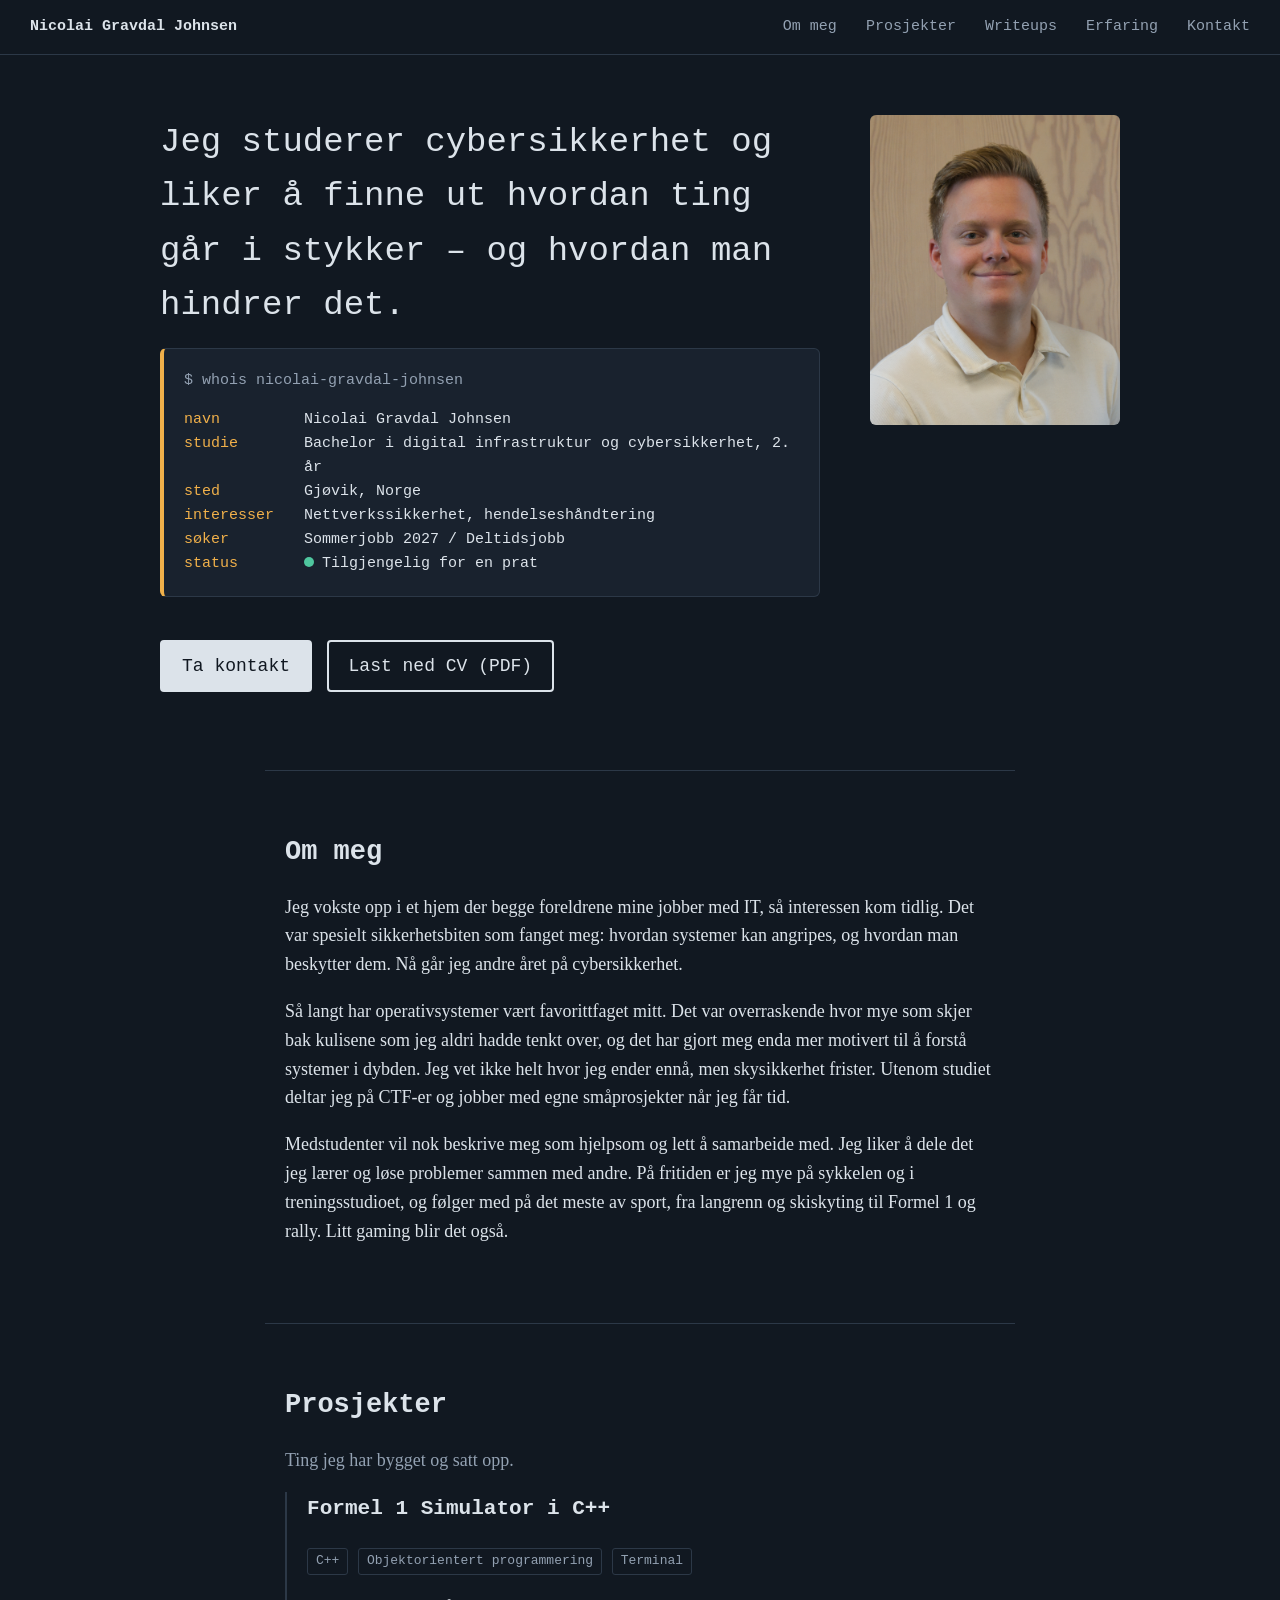
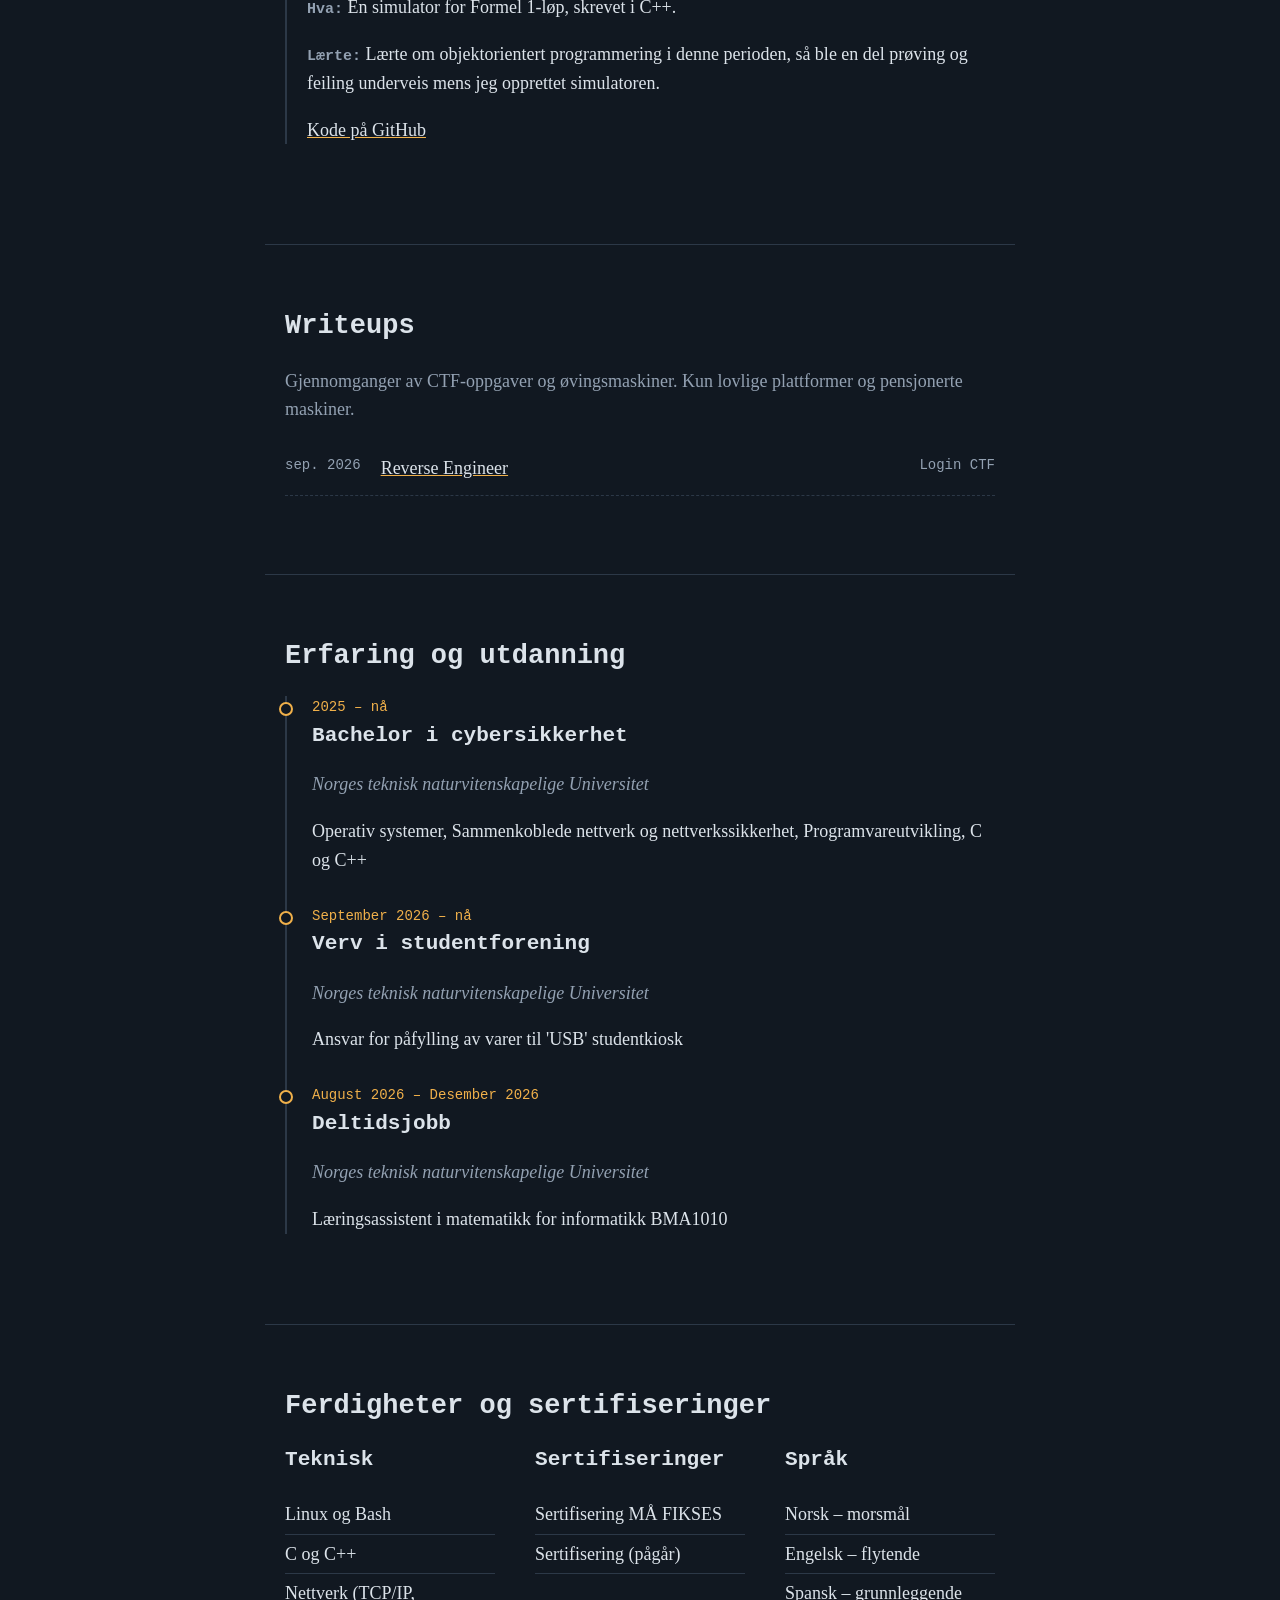
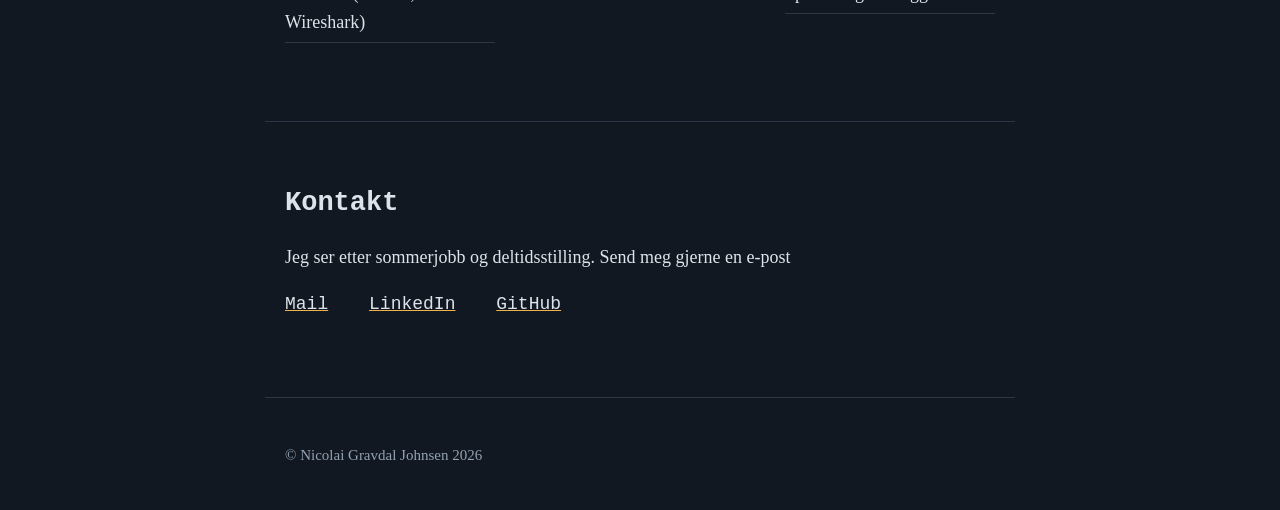
==== index.html @ 9fc870e8 "Startet på en portfolio nettside, skal utvide og forbedre noen punkter den neste tiden ... oppdateri" ====
<!DOCTYPE html>
<html lang="no">

<head>
    <meta charset="utf-8">
    <meta name="viewport" content="width=device-width, initial-scale=1">
    <title>Nicolai Gravdal Johnsen – Cybersikkerhet</title>
    <meta name="description" content="Nicolai Gravdal Johnsen, student i cybersikkerhet. Prosjekter, writeups og CV.">
    <link rel="stylesheet" href="style.css">
</head>

<body>

    <a class="skip" href="#innhold">Hopp til innholdet</a>

    <header class="topp">
        <!-- FYLL INN: navnet ditt -->
        <a class="logo" href="#">Nicolai Gravdal Johnsen</a>
        <nav aria-label="Hovedmeny">
            <a href="#om-meg">Om meg</a>
            <a href="#prosjekter">Prosjekter</a>
            <a href="#writeups">Writeups</a>
            <a href="#erfaring">Erfaring</a>
            <a href="#kontakt">Kontakt</a>
        </nav>
    </header>

    <main id="innhold">

        <!-- ============ HERO ============ -->
        <section class="hero">
            <div class="hero-tekst">
                <!-- FYLL INN: én setning om hvem du er og hva du ser etter -->
                <h1>Jeg studerer cybersikkerhet og liker å finne ut hvordan ting går i stykker – og hvordan man hindrer
                    det.</h1>

                <div class="whois" role="group" aria-label="Kort oversikt">
                    <p class="prompt">$ whois nicolai-gravdal-johnsen</p>
                    <dl>
                        <dt>navn</dt>
                        <dd>Nicolai Gravdal Johnsen</dd>
                        <dt>studie</dt>
                        <dd>Bachelor i digital infrastruktur og cybersikkerhet, 2. år</dd>
                        <dt>sted</dt>
                        <dd>Gjøvik, Norge</dd>
                        <dt>interesser</dt>
                        <dd>Nettverkssikkerhet, hendelseshåndtering</dd>
                        <dt>søker</dt>
                        <dd>Sommerjobb 2027 / Deltidsjobb</dd>
                        <dt>status</dt>
                        <dd><span class="led" aria-hidden="true"></span>Tilgjengelig for en prat</dd>
                    </dl>
                </div>

                <p class="hero-knapper">
                    <a class="knapp" href="#kontakt">Ta kontakt</a>
                    <!-- Legg CV-en din i samme mappe som cv.pdf -->
                    <a class="knapp sekundær" href="cv.pdf">Last ned CV (PDF)</a>
                </p>
            </div>


            <img class="portrett" src="IMG_8709.jpg" alt="Portrett av Nicolai Gravdal Johnsen" width="320" height="400">

        </section>

        <!-- ============ OM MEG ============ -->
        <section id="om-meg">
            <h2>Om meg</h2>
            <!-- FYLL INN: skriv som du snakker. Hvorfor sikkerhet? Hva driver deg? Hva gjør du utenom studiet? -->
            <p>Jeg vokste opp i et hjem der begge foreldrene mine jobber med IT, så interessen kom tidlig. Det var
                spesielt sikkerhetsbiten som fanget meg: hvordan systemer kan angripes, og hvordan man beskytter dem. Nå
                går jeg andre året på cybersikkerhet.</p>

            <p>Så langt har operativsystemer vært favorittfaget mitt. Det var overraskende hvor mye som skjer bak kulisene som jeg aldri hadde tenkt over, og det har gjort meg enda mer motivert til å forstå systemer i
                dybden. Jeg vet ikke helt hvor jeg ender ennå, men skysikkerhet frister. Utenom studiet deltar jeg på
                CTF-er og jobber med egne småprosjekter når jeg får tid.</p>

            <p>Medstudenter vil nok beskrive meg som hjelpsom og lett å samarbeide med. Jeg liker å dele det jeg lærer
                og løse problemer sammen med andre. På fritiden er jeg mye på sykkelen og i treningsstudioet, og følger
                med på det meste av sport, fra langrenn og skiskyting til Formel 1 og rally. Litt gaming blir det også.</p>
        </section>

        <!-- ============ PROSJEKTER ============ -->
        <section id="prosjekter">
            <h2>Prosjekter</h2>
            <p class="ingress">Ting jeg har bygget og satt opp.</p>

            <!-- Kopier en hel <article> for hvert prosjekt. 2–4 gode prosjekter er bedre enn mange. -->
            <article class="prosjekt">
                <h3>Formel 1 Simulator i C++</h3>
                <ul class="tagger" aria-label="Teknologier">
                    <li>C++</li>
                    <li>Objektorientert programmering</li>
                    <li>Terminal</li>
                </ul>
                <p><strong>Hva:</strong> En simulator for Formel 1-løp, skrevet i C++.</p>
                <p><strong>Lærte:</strong> Lærte om objektorientert programmering i denne perioden, så ble en del
                    prøving og feiling underveis mens jeg opprettet simulatoren.</p>
                <p class="lenker"><a href="https://github.com/j0hnsen23/F1_Project">Kode på GitHub</a></p>
            </article>
        </section>

        <!-- ============ WRITEUPS ============ -->
        <section id="writeups">
            <h2>Writeups</h2>
            <p class="ingress">Gjennomganger av CTF-oppgaver og øvingsmaskiner. Kun lovlige plattformer og pensjonerte
                maskiner.</p>

            <!-- Hver <li> er ett innlegg. Lenk til en egen side, f.eks. writeups/navn.html -->
            <ol class="writeups">
                <li>
                    <time datetime="2026-09">sep. 2026</time>
                    <a href="https://github.com/j0hnsen23/CTF-WriteUps/blob/main/CRYPTO/Reverse_Engineer.md">Reverse
                        Engineer</a>
                    <span class="plattform">Login CTF</span>
                </li>
            </ol>
        </section>

        <!-- ============ ERFARING OG UTDANNING ============ -->
        <section id="erfaring">
            <h2>Erfaring og utdanning</h2>

            <!-- Nyeste øverst. Ta gjerne med frivillig arbeid, verv og deltidsjobber. -->
            <ol class="tidslinje">
                <li>
                    <p class="periode">2025 – nå</p>
                    <h3>Bachelor i cybersikkerhet</h3>
                    <p class="sted">Norges teknisk naturvitenskapelige Universitet</p>
                    <p>Operativ systemer, Sammenkoblede nettverk og nettverkssikkerhet, Programvareutvikling, C og C++
                    </p>
                </li>
                <li>
                    <p class="periode">September 2026 – nå</p>
                    <h3>Verv i studentforening</h3>
                    <p class="sted">Norges teknisk naturvitenskapelige Universitet</p>
                    <p>Ansvar for påfylling av varer til 'USB' studentkiosk</p>
                </li>
                <li>
                    <p class="periode">August 2026 – Desember 2026</p>
                    <h3>Deltidsjobb</h3>
                    <p class="sted">Norges teknisk naturvitenskapelige Universitet</p>
                    <p>Læringsassistent i matematikk for informatikk BMA1010</p>
                </li>
            </ol>
        </section>

        <!-- ============ FERDIGHETER ============ -->
        <section id="ferdigheter">
            <h2>Ferdigheter og sertifiseringer</h2>
            <div class="kolonner">
                <div>
                    <h3>Teknisk</h3>
                    <ul class="enkel">
                        <li>Linux og Bash</li>
                        <li>C og C++</li>
                        <li>Nettverk (TCP/IP, Wireshark)</li>
                    </ul>
                </div>
                <div>
                    <h3>Sertifiseringer</h3>
                    <ul class="enkel">
                        <!-- Skriv "pågår" for det du jobber mot -->
                        <li>Sertifisering MÅ FIKSES</li>
                        <li>Sertifisering (pågår)</li>
                    </ul>
                </div>
                <div>
                    <h3>Språk</h3>
                    <ul class="enkel">
                        <li>Norsk – morsmål</li>
                        <li>Engelsk – flytende</li>
                        <li>Spansk – grunnleggende</li>
                    </ul>
                </div>
            </div>
        </section>

        <!-- ============ KONTAKT ============ -->
        <section id="kontakt" class="kontakt">
            <h2>Kontakt</h2>
            <p>Jeg ser etter sommerjobb og deltidsstilling. Send meg gjerne en e-post</p>
            <!-- FYLL INN: dine egne lenker. Ikke legg ut adresse eller telefonnummer. -->
            <ul class="kontaktliste">
                <li><a href="mailto:j0hnsen@proton.me">Mail</a></li>
                <li><a href="https://www.linkedin.com/in/nicolai-gravdal-johnsen">LinkedIn</a></li>
                <li><a href="https://github.com/j0hnsen23">GitHub</a></li>
            </ul>
        </section>

    </main>

    <footer class="bunn">
        <p>© Nicolai Gravdal Johnsen 2026</p>
    </footer>

</body>

</html>
---- style.css ----
/* ---------- Grunnleggende ---------- */
* {
  box-sizing: border-box;
}

body {
  margin: 0;
  background: #111821;
  color: #dce3ea;
  font-family: Georgia, serif;
  font-size: 18px;
  line-height: 1.6;
}

h1, h2, h3 {
  font-family: Consolas, Menlo, monospace;
  margin: 0 0 15px;
}

a {
  color: #dce3ea;
  text-decoration-color: #f0b04a;
}

a:hover {
  color: #f0b04a;
}

img {
  max-width: 100%;
}

/* Lenke for tastaturbrukere, vises bare når man tabber til den */
.skip {
  position: absolute;
  top: -50px;
}

.skip:focus {
  top: 10px;
  left: 10px;
  background: #dce3ea;
  color: #111821;
  padding: 8px;
}

/* ---------- Menyen øverst ---------- */
.topp {
  position: sticky; /* blir liggende øverst når man scroller */
  top: 0;
  display: flex;
  justify-content: space-between;
  flex-wrap: wrap;
  gap: 10px;
  padding: 15px 30px;
  background: #111821;
  border-bottom: 1px solid #2c3847;
  font-family: Consolas, Menlo, monospace;
  font-size: 15px;
}

.logo {
  font-weight: bold;
  text-decoration: none;
}

.topp nav a {
  margin-left: 20px;
  color: #93a1b2;
  text-decoration: none;
}

/* ---------- Seksjoner ---------- */
section {
  max-width: 750px;
  margin: 0 auto;
  padding: 60px 20px;
  border-top: 1px solid #2c3847;
}

.ingress {
  color: #93a1b2;
}

/* ---------- Toppen av siden ---------- */
.hero {
  max-width: 1000px;
  display: flex;
  gap: 50px;
  border-top: none;
}

.hero h1 {
  font-size: 34px;
  font-weight: normal;
}

/* Den "terminal-aktige" boksen */
.whois {
  background: #19222e;
  border: 1px solid #2c3847;
  border-left: 4px solid #f0b04a;
  border-radius: 6px;
  padding: 20px;
  font-family: Consolas, Menlo, monospace;
  font-size: 15px;
}

.prompt {
  color: #93a1b2;
  margin-top: 0;
}

/* Legger navn og verdi side om side, som en tabell */
.whois dl {
  display: grid;
  grid-template-columns: 120px 1fr;
  margin: 0;
}

.whois dt {
  color: #f0b04a;
}

.whois dd {
  margin: 0;
}

/* Den lille grønne "status-lampen" */
.led {
  display: inline-block;
  width: 10px;
  height: 10px;
  margin-right: 8px;
  border-radius: 50%;
  background: #4fc79f;
}

/* Knapper */
.knapp {
  display: inline-block;
  margin: 25px 10px 0 0;
  padding: 10px 20px;
  background: #dce3ea;
  color: #111821;
  border: 2px solid #dce3ea;
  border-radius: 4px;
  font-family: Consolas, Menlo, monospace;
  text-decoration: none;
}

.knapp:hover {
  background: #f0b04a;
  border-color: #f0b04a;
  color: #111821;
}

.knapp.sekundær {
  background: none;
  color: #dce3ea;
}

/* Bildet */
.portrett {
  width: 250px;
  height: 310px;
  object-fit: cover;
  border-radius: 6px;
  flex-shrink: 0; /* hindrer at bildet blir klemt */
}

.plassholder {
  display: flex;
  align-items: center;
  justify-content: center;
  background: #19222e;
  border: 1px solid #2c3847;
  font-family: Consolas, Menlo, monospace;
  font-size: 48px;
  color: #2c3847;
}

/* ---------- Prosjekter ---------- */
.prosjekt {
  padding-left: 20px;
  margin-bottom: 40px;
  border-left: 2px solid #2c3847;
}

.prosjekt:hover {
  border-left-color: #f0b04a;
}

.prosjekt strong {
  font-family: Consolas, Menlo, monospace;
  font-size: 15px;
  color: #93a1b2;
}

/* Små "merkelapper" for teknologier */
.tagger {
  list-style: none;
  padding: 0;
}

.tagger li {
  display: inline-block;
  margin-right: 5px;
  padding: 2px 8px;
  border: 1px solid #2c3847;
  border-radius: 3px;
  font-family: Consolas, Menlo, monospace;
  font-size: 13px;
  color: #93a1b2;
}

/* ---------- Writeups ---------- */
.writeups {
  list-style: none;
  padding: 0;
}

.writeups li {
  display: flex;
  gap: 20px;
  padding: 12px 0;
  border-bottom: 1px dashed #2c3847;
}

.writeups time,
.plattform {
  font-family: Consolas, Menlo, monospace;
  font-size: 14px;
  color: #93a1b2;
}

.plattform {
  margin-left: auto; /* skyver plattformnavnet helt til høyre */
}

/* ---------- Tidslinje ---------- */
.tidslinje {
  list-style: none;
  padding: 0;
  border-left: 2px solid #2c3847;
}

.tidslinje li {
  position: relative;
  padding-left: 25px;
  margin-bottom: 30px;
}

/* Prikken på streken */
.tidslinje li::before {
  content: "";
  position: absolute;
  left: -8px;
  top: 6px;
  width: 10px;
  height: 10px;
  border-radius: 50%;
  background: #111821;
  border: 2px solid #f0b04a;
}

.periode {
  font-family: Consolas, Menlo, monospace;
  font-size: 14px;
  color: #f0b04a;
  margin: 0;
}

.sted {
  color: #93a1b2;
  font-style: italic;
}

/* ---------- Ferdigheter ---------- */
.kolonner {
  display: flex;
  flex-wrap: wrap;
  gap: 40px;
}

.kolonner > div {
  flex: 1;
  min-width: 180px;
}

.enkel {
  list-style: none;
  padding: 0;
}

.enkel li {
  padding: 5px 0;
  border-bottom: 1px solid #2c3847;
}

/* ---------- Kontakt og bunn ---------- */
.kontaktliste {
  list-style: none;
  padding: 0;
  font-family: Consolas, Menlo, monospace;
}

.kontaktliste li {
  display: inline-block;
  margin-right: 30px;
}

.bunn {
  max-width: 750px;
  margin: 0 auto;
  padding: 30px 20px;
  border-top: 1px solid #2c3847;
  font-size: 15px;
  color: #93a1b2;
}

/* ---------- Mobil ---------- */
/* Alt her gjelder bare når skjermen er smalere enn 700px */
@media (max-width: 700px) {
  .hero {
    flex-direction: column-reverse; /* bildet over teksten */
  }

  .hero h1 {
    font-size: 26px;
  }

  .portrett {
    width: 130px;
    height: 160px;
  }

  .whois dl {
    grid-template-columns: 1fr;
  }

  .topp nav a {
    margin-left: 0;
    margin-right: 15px;
  }

  .writeups li {
    flex-direction: column;
    gap: 2px;
  }

  .plattform {
    margin-left: 0;
  }
}
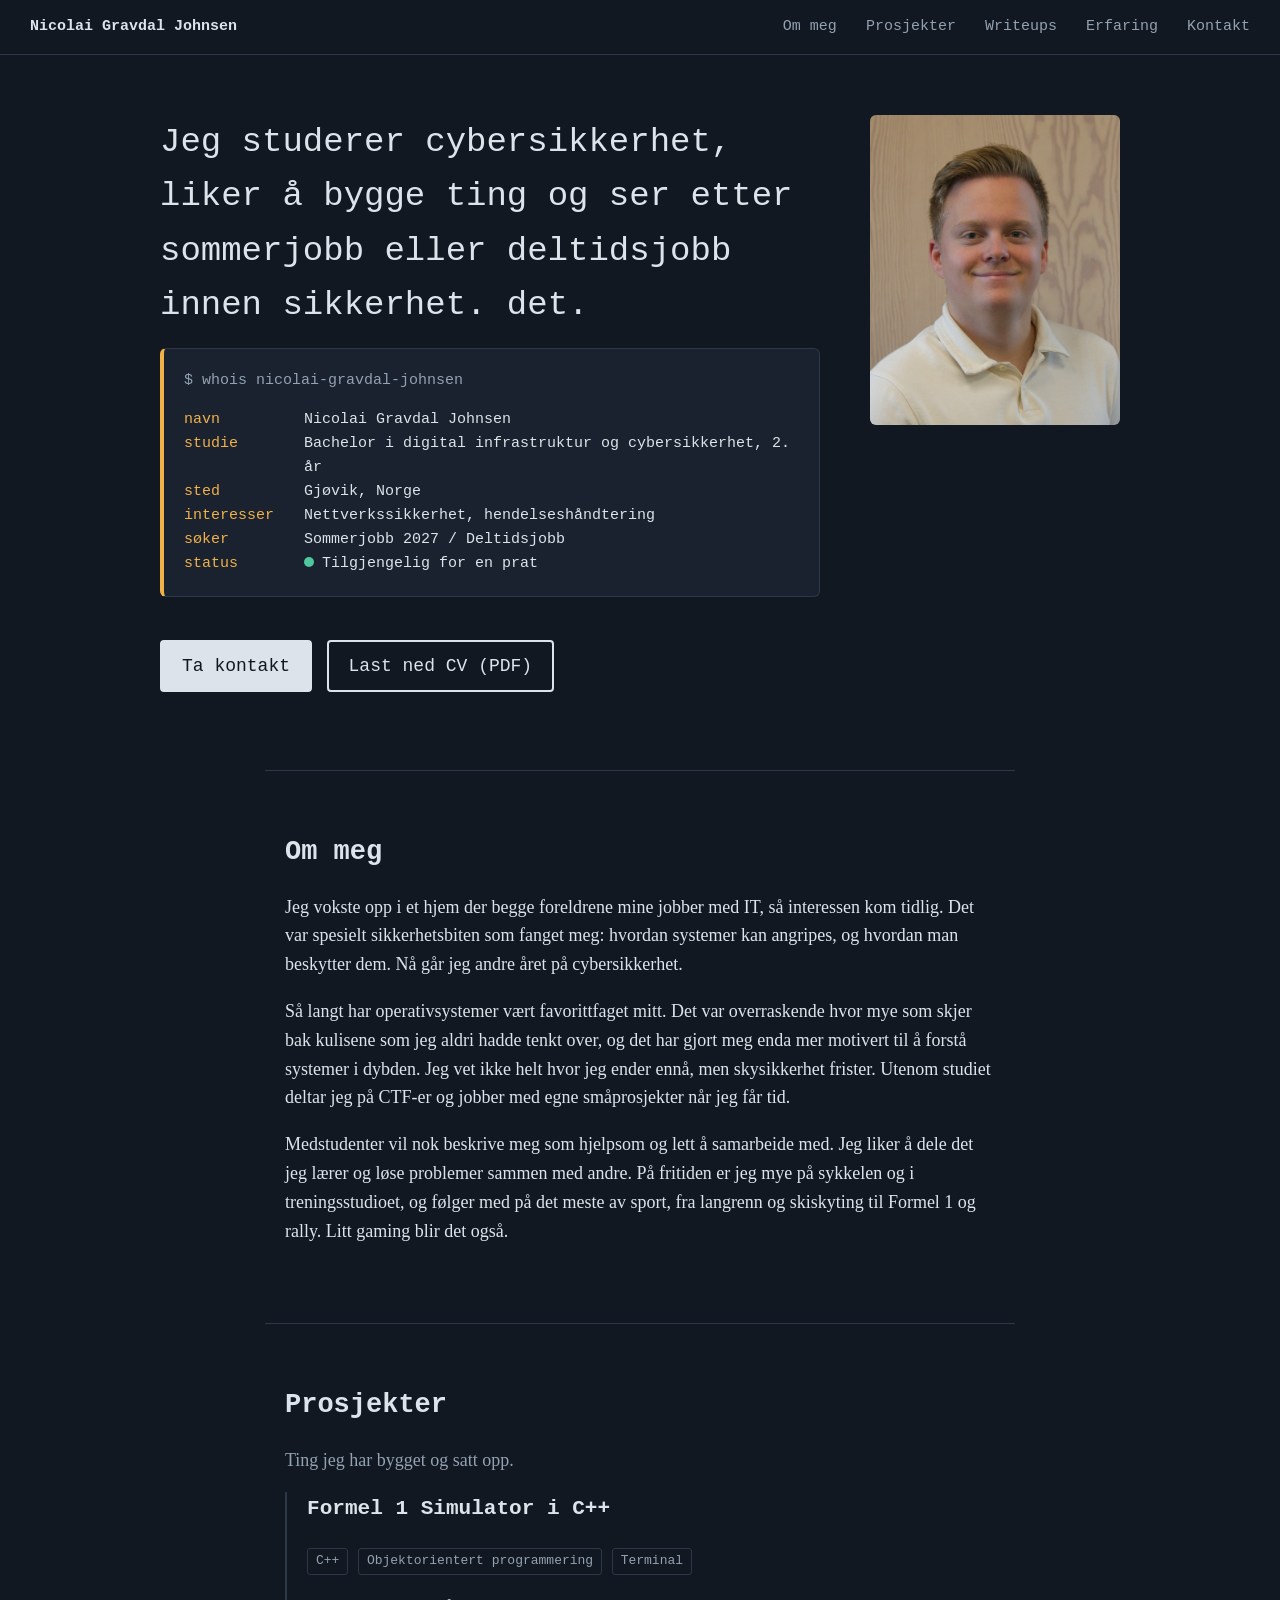
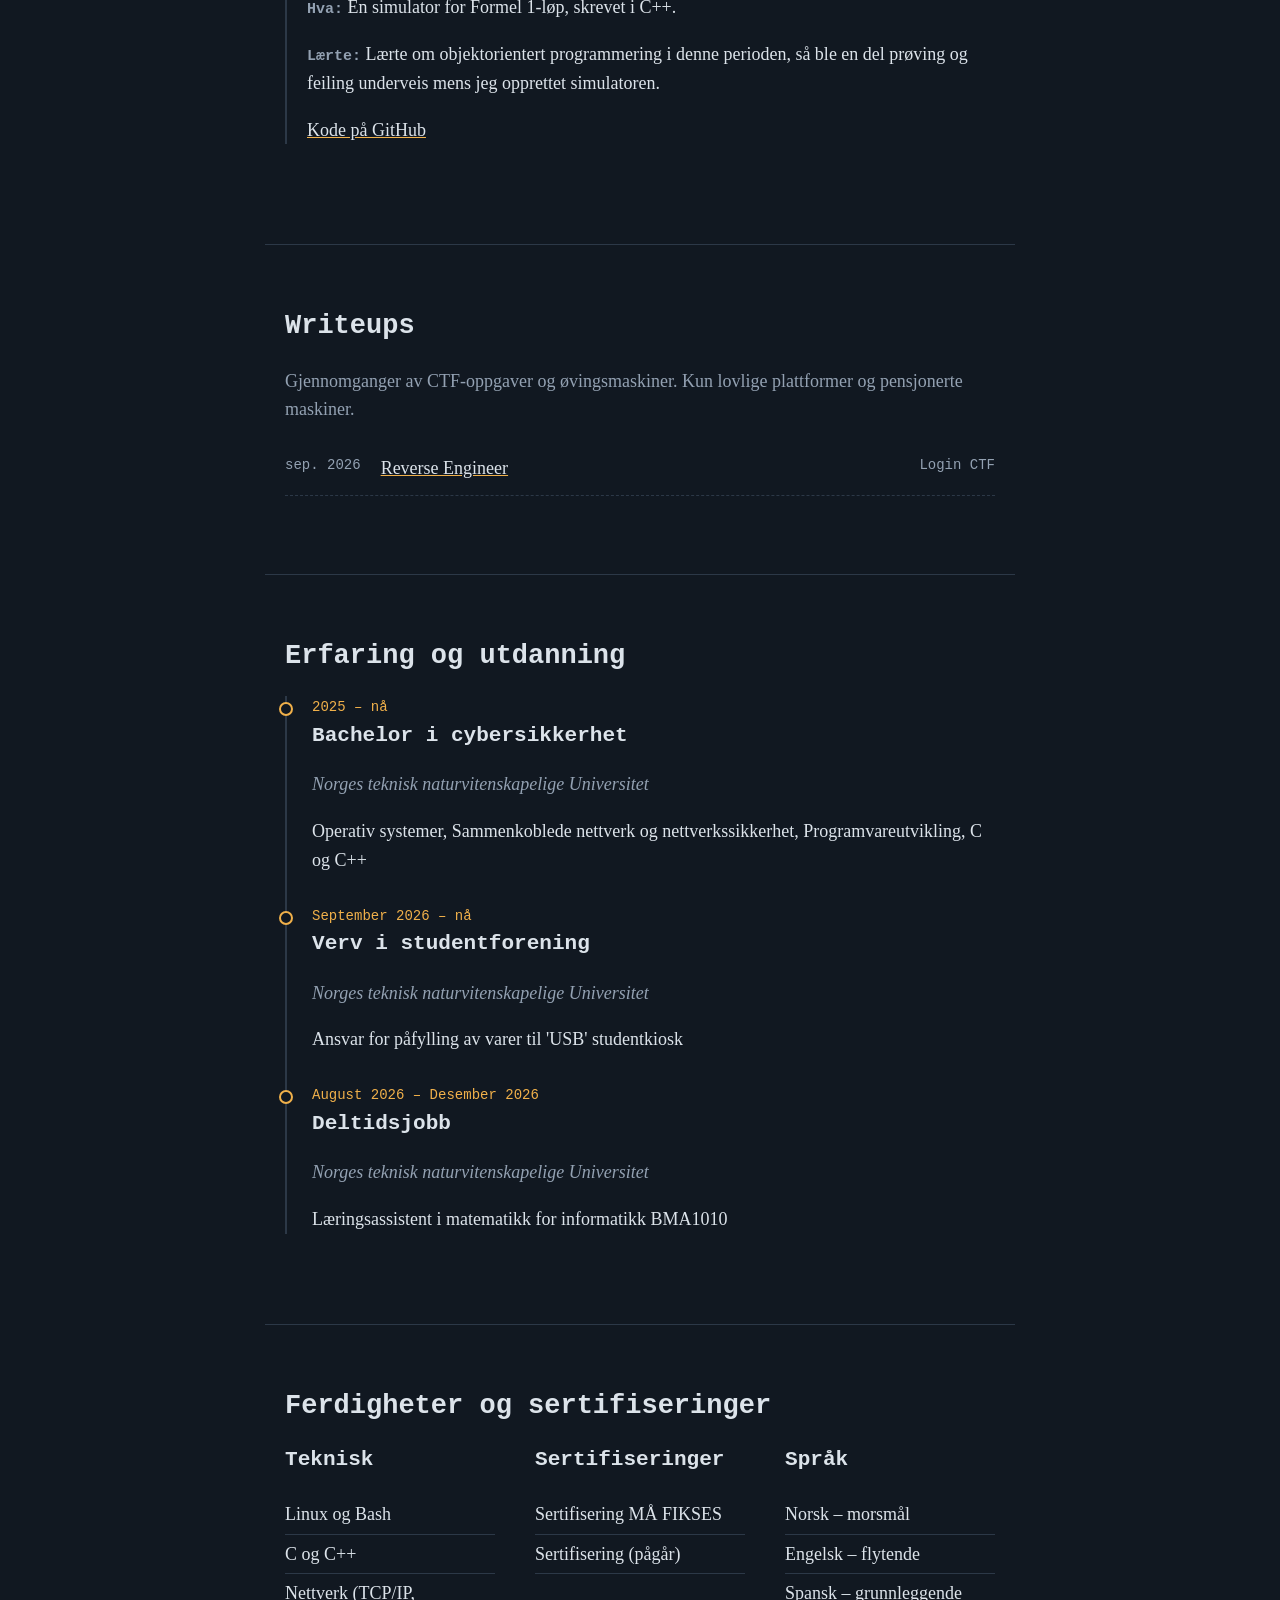
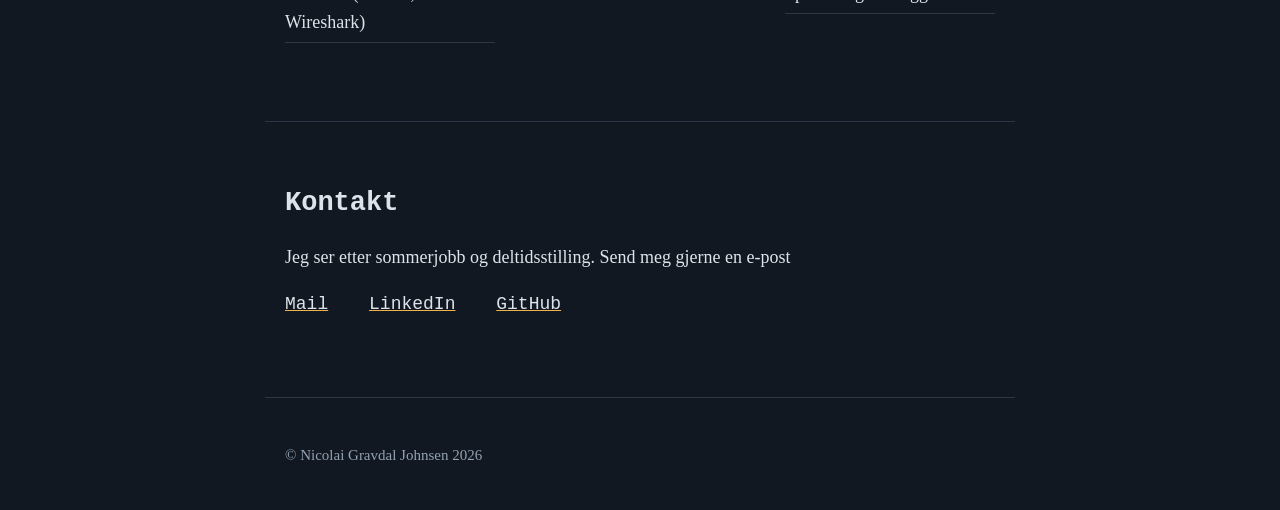
==== commit f90ae236: "Endring i setningen om meg selv, hvem jeg er" ====
--- a/index.html
+++ b/index.html
@@ -31,7 +31,7 @@
         <section class="hero">
             <div class="hero-tekst">
                 <!-- FYLL INN: én setning om hvem du er og hva du ser etter -->
-                <h1>Jeg studerer cybersikkerhet og liker å finne ut hvordan ting går i stykker – og hvordan man hindrer
+                <h1>Jeg studerer cybersikkerhet, liker å bygge ting og ser etter sommerjobb eller deltidsjobb innen sikkerhet.
                     det.</h1>
 
                 <div class="whois" role="group" aria-label="Kort oversikt">
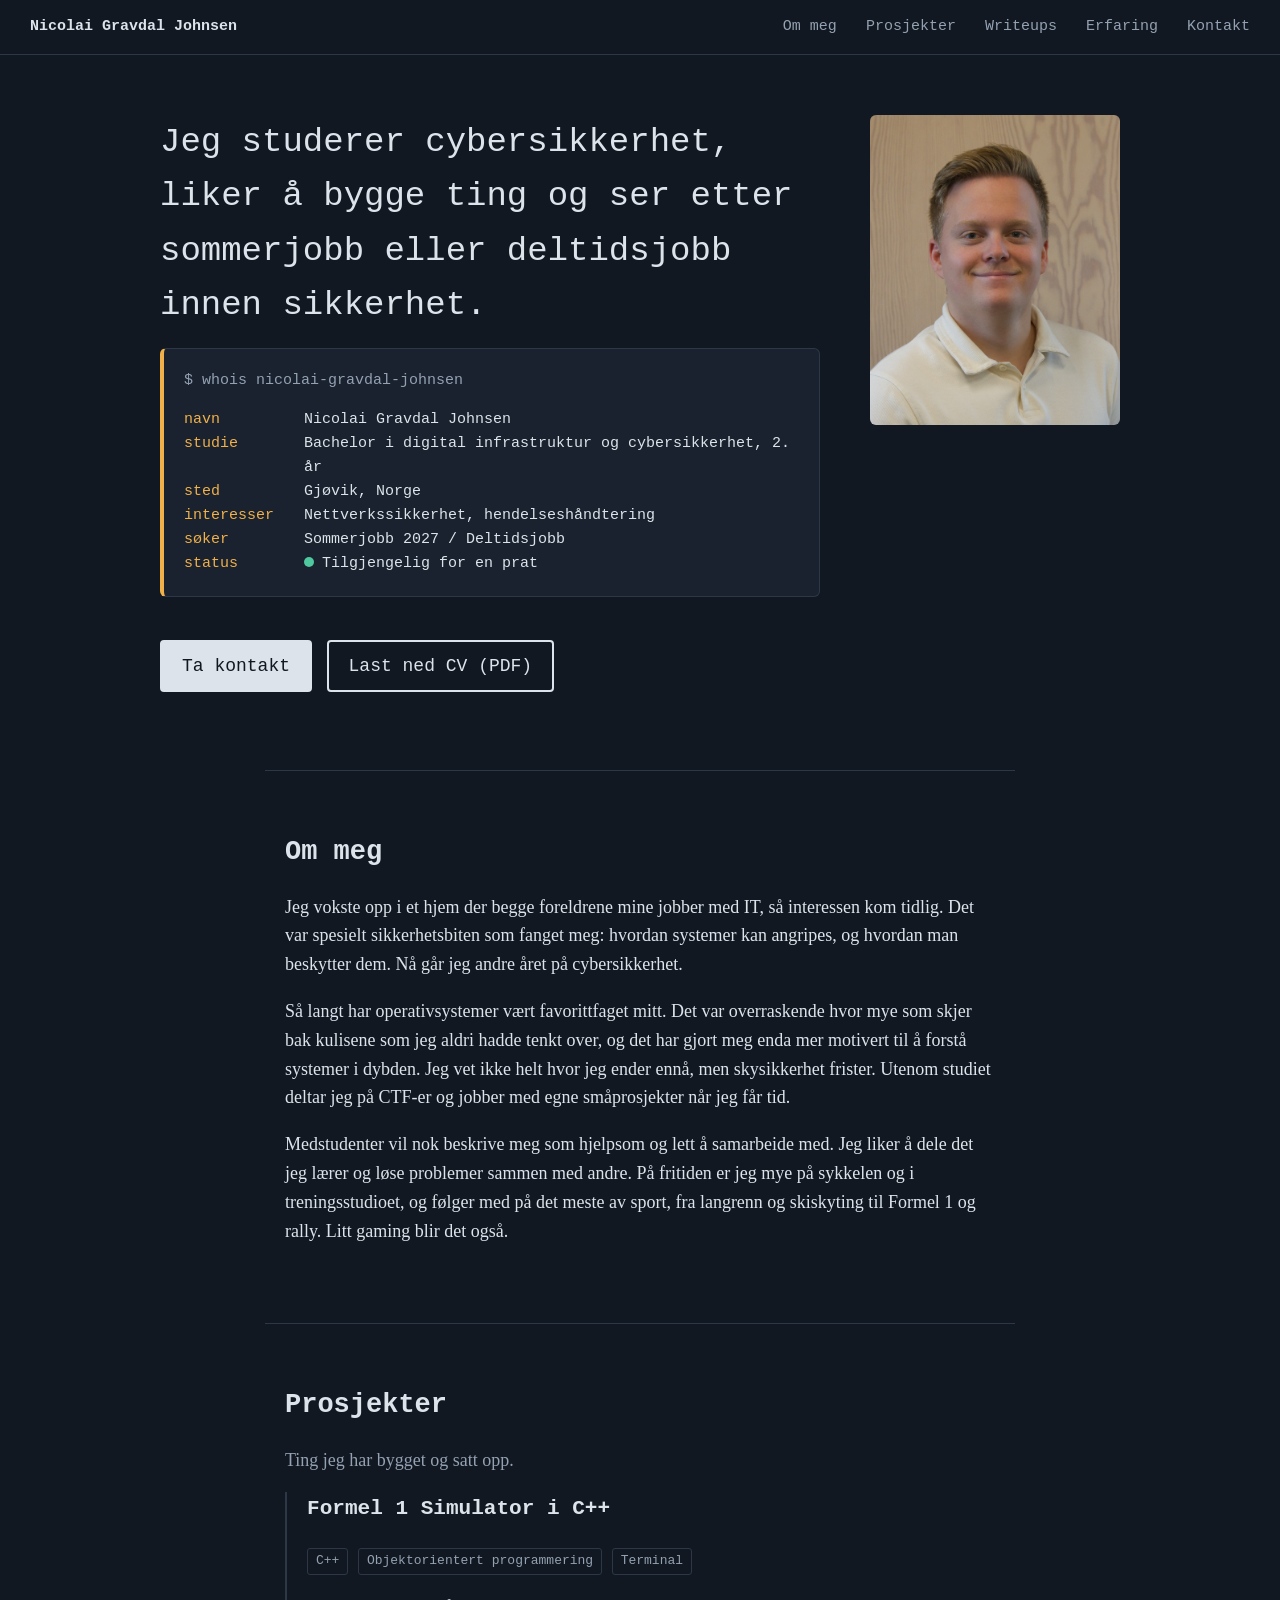
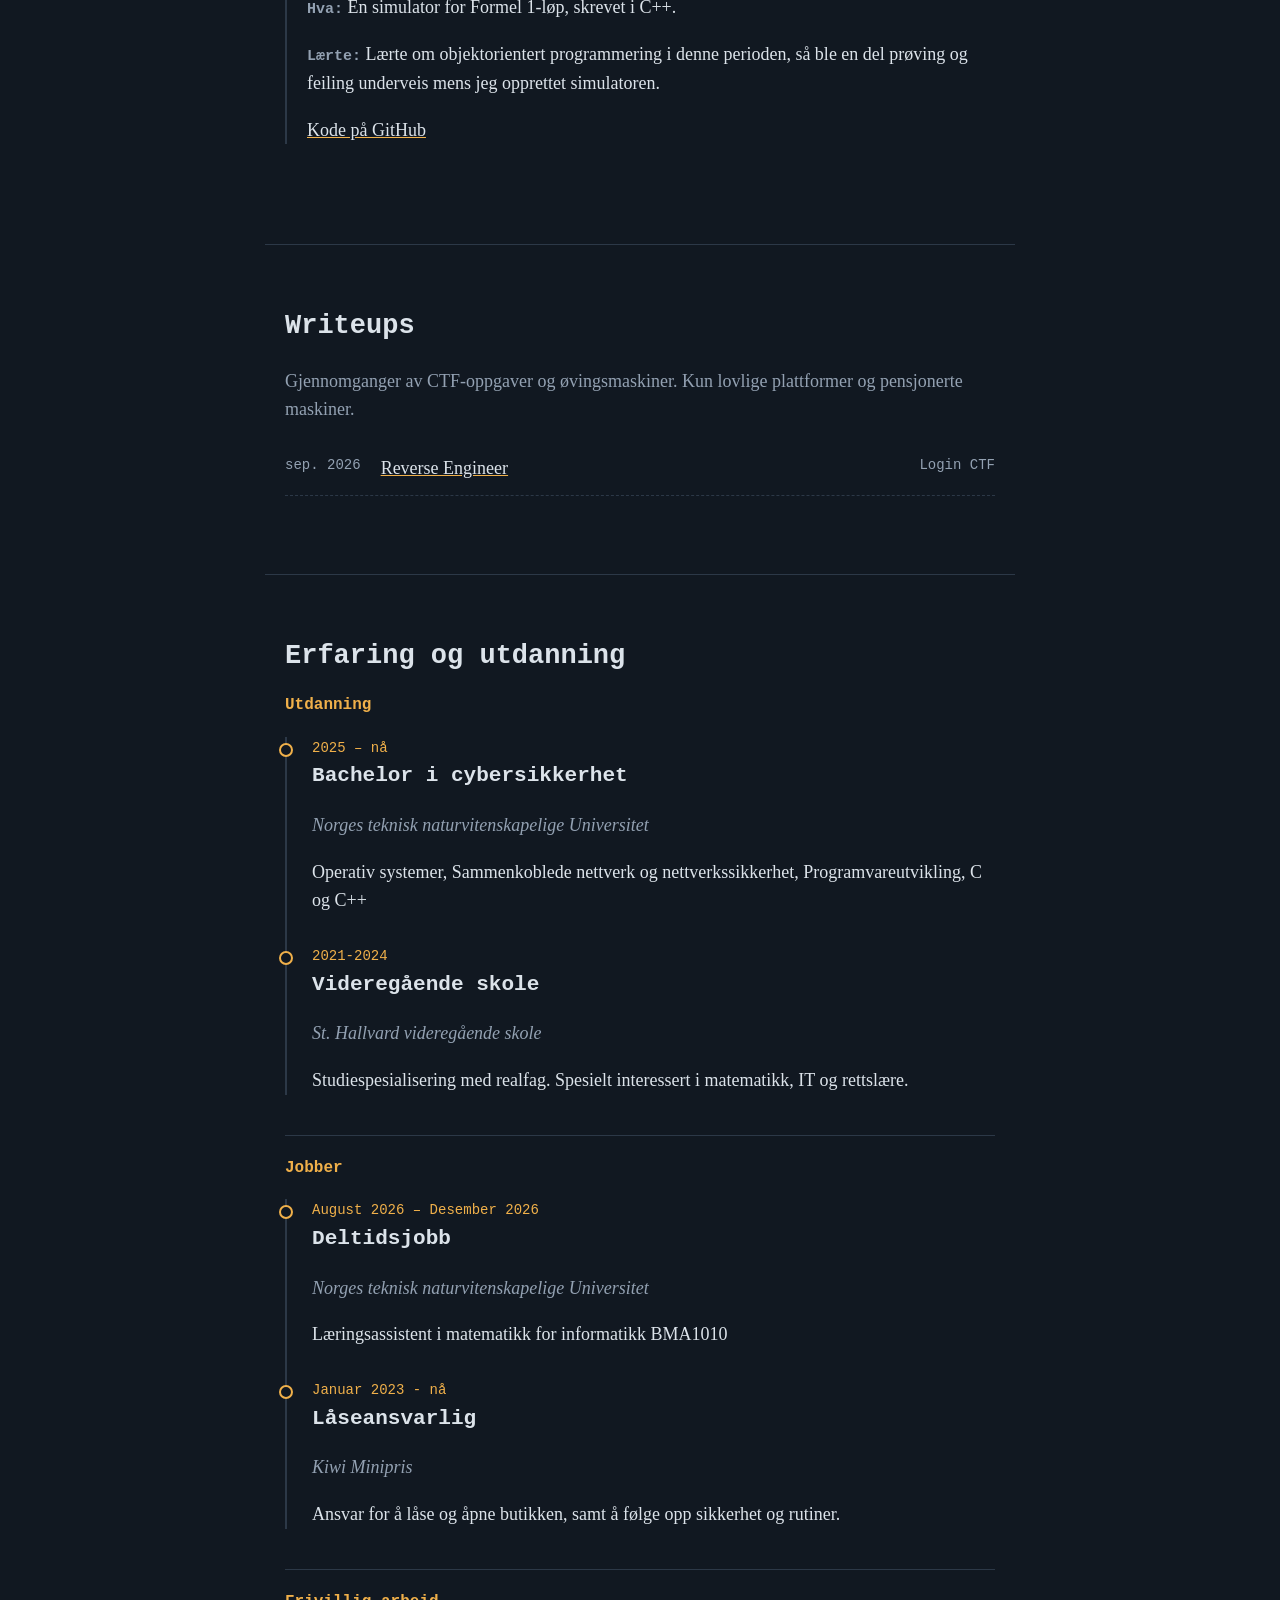
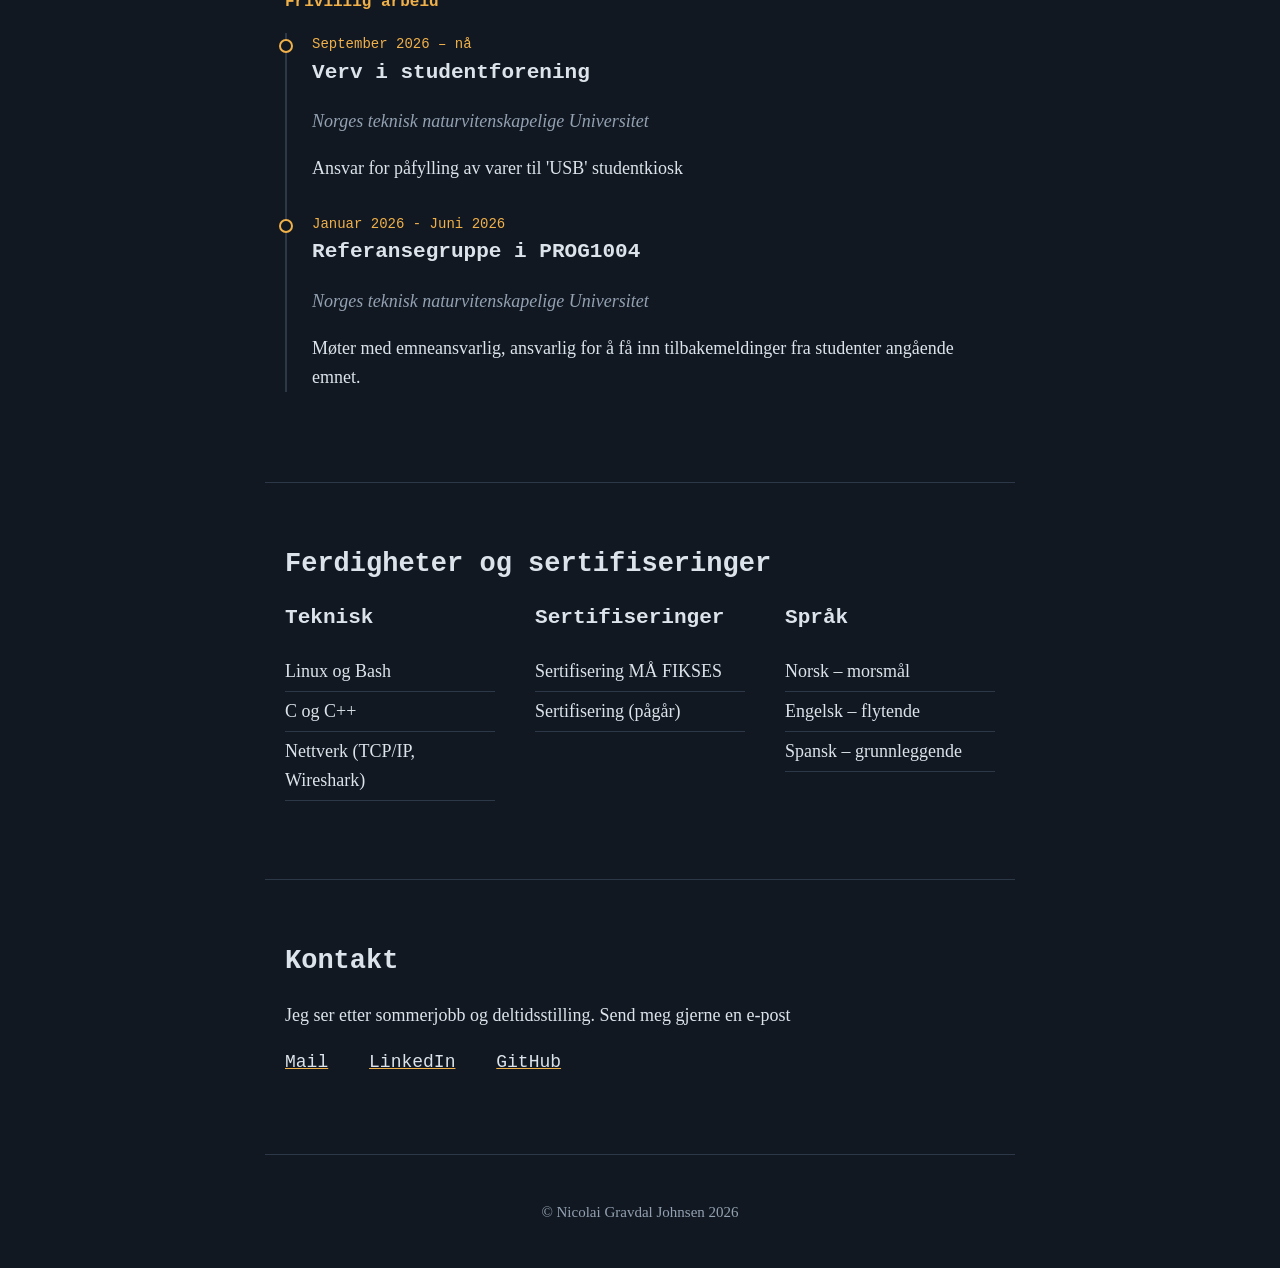
==== commit b5e67ce7: "Inndeling av erfaring og utdanning" ====
--- a/index.html
+++ b/index.html
@@ -31,8 +31,7 @@
         <section class="hero">
             <div class="hero-tekst">
                 <!-- FYLL INN: én setning om hvem du er og hva du ser etter -->
-                <h1>Jeg studerer cybersikkerhet, liker å bygge ting og ser etter sommerjobb eller deltidsjobb innen sikkerhet.
-                    det.</h1>
+                <h1>Jeg studerer cybersikkerhet, liker å bygge ting og ser etter sommerjobb eller deltidsjobb innen sikkerhet.</h1>
 
                 <div class="whois" role="group" aria-label="Kort oversikt">
                     <p class="prompt">$ whois nicolai-gravdal-johnsen</p>
@@ -122,8 +121,9 @@
         <section id="erfaring">
             <h2>Erfaring og utdanning</h2>
 
-            <!-- Nyeste øverst. Ta gjerne med frivillig arbeid, verv og deltidsjobber. -->
+            <h3 class="deloverskrift">Utdanning</h3>
             <ol class="tidslinje">
+                <!-- Utdanning -->
                 <li>
                     <p class="periode">2025 – nå</p>
                     <h3>Bachelor i cybersikkerhet</h3>
@@ -132,16 +132,44 @@
                     </p>
                 </li>
                 <li>
+                    <p class="periode">2021-2024</p>
+                    <h3>Videregående skole</h3>
+                    <p class="sted">St. Hallvard videregående skole</p>
+                    <p>Studiespesialisering med realfag. Spesielt interessert i matematikk, IT og rettslære.</p>
+                </li>
+                </ol>
+
+                <!-- Jobber -->
+            <h3 class="deloverskrift">Jobber</h3>
+            <ol class="tidslinje">
+                <li>
+                    <p class="periode">August 2026 – Desember 2026</p>
+                    <h3>Deltidsjobb</h3>
+                    <p class="sted">Norges teknisk naturvitenskapelige Universitet</p>
+                    <p>Læringsassistent i matematikk for informatikk BMA1010</p>
+                </li>
+                <li>
+                    <p class="periode">Januar 2023 - nå</p>
+                    <h3>Låseansvarlig</h3>
+                    <p class="sted">Kiwi Minipris</p>
+                    <p>Ansvar for å låse og åpne butikken, samt å følge opp sikkerhet og rutiner.</p>
+                </li>
+                </ol>
+
+                <!-- Frivillig arbeid-->
+            <h3 class="deloverskrift">Frivillig arbeid</h3>
+            <ol class="tidslinje">
+                <li>
                     <p class="periode">September 2026 – nå</p>
                     <h3>Verv i studentforening</h3>
                     <p class="sted">Norges teknisk naturvitenskapelige Universitet</p>
                     <p>Ansvar for påfylling av varer til 'USB' studentkiosk</p>
                 </li>
                 <li>
-                    <p class="periode">August 2026 – Desember 2026</p>
-                    <h3>Deltidsjobb</h3>
-                    <p class="sted">Norges teknisk naturvitenskapelige Universitet</p>
-                    <p>Læringsassistent i matematikk for informatikk BMA1010</p>
+                    <p class="periode">Januar 2026 - Juni 2026</p>
+                    <h3>Referansegruppe i PROG1004</h3>
+                    <p class="sted">Norges teknisk naturvitenskapelige Universitet</p>
+                    <p>Møter med emneansvarlig, ansvarlig for å få inn tilbakemeldinger fra studenter angående emnet.</p>
                 </li>
             </ol>
         </section>
--- a/style.css
+++ b/style.css
@@ -46,7 +46,7 @@
 
 /* ---------- Menyen øverst ---------- */
 .topp {
-  position: sticky; /* blir liggende øverst når man scroller */
+  position: sticky; 
   top: 0;
   display: flex;
   justify-content: space-between;
@@ -95,7 +95,7 @@
   font-weight: normal;
 }
 
-/* Den "terminal-aktige" boksen */
+/* Den første boksen */
 .whois {
   background: #19222e;
   border: 1px solid #2c3847;
@@ -126,7 +126,7 @@
   margin: 0;
 }
 
-/* Den lille grønne "status-lampen" */
+/* Det lille grønne "status-lyset" */
 .led {
   display: inline-block;
   width: 10px;
@@ -235,7 +235,7 @@
 }
 
 .plattform {
-  margin-left: auto; /* skyver plattformnavnet helt til høyre */
+  margin-left: auto;
 }
 
 /* ---------- Tidslinje ---------- */
@@ -276,6 +276,22 @@
   font-style: italic;
 }
 
+.deloverskrift {
+  margin-top: 40px;
+  padding-top: 20px;
+  border-top: 1px solid #2c3847;
+  color: #f0b04a;
+  font-size: 16px;
+}
+
+.deloverskrift:first-of-type {
+  margin-top: 0;
+  padding-top: 0;
+  border-top: none;
+}
+
+/* ---------- Ferdigheter ---------- */
+
 /* ---------- Ferdigheter ---------- */
 .kolonner {
   display: flex;
@@ -317,6 +333,7 @@
   border-top: 1px solid #2c3847;
   font-size: 15px;
   color: #93a1b2;
+  text-align: center;
 }
 
 /* ---------- Mobil ---------- */
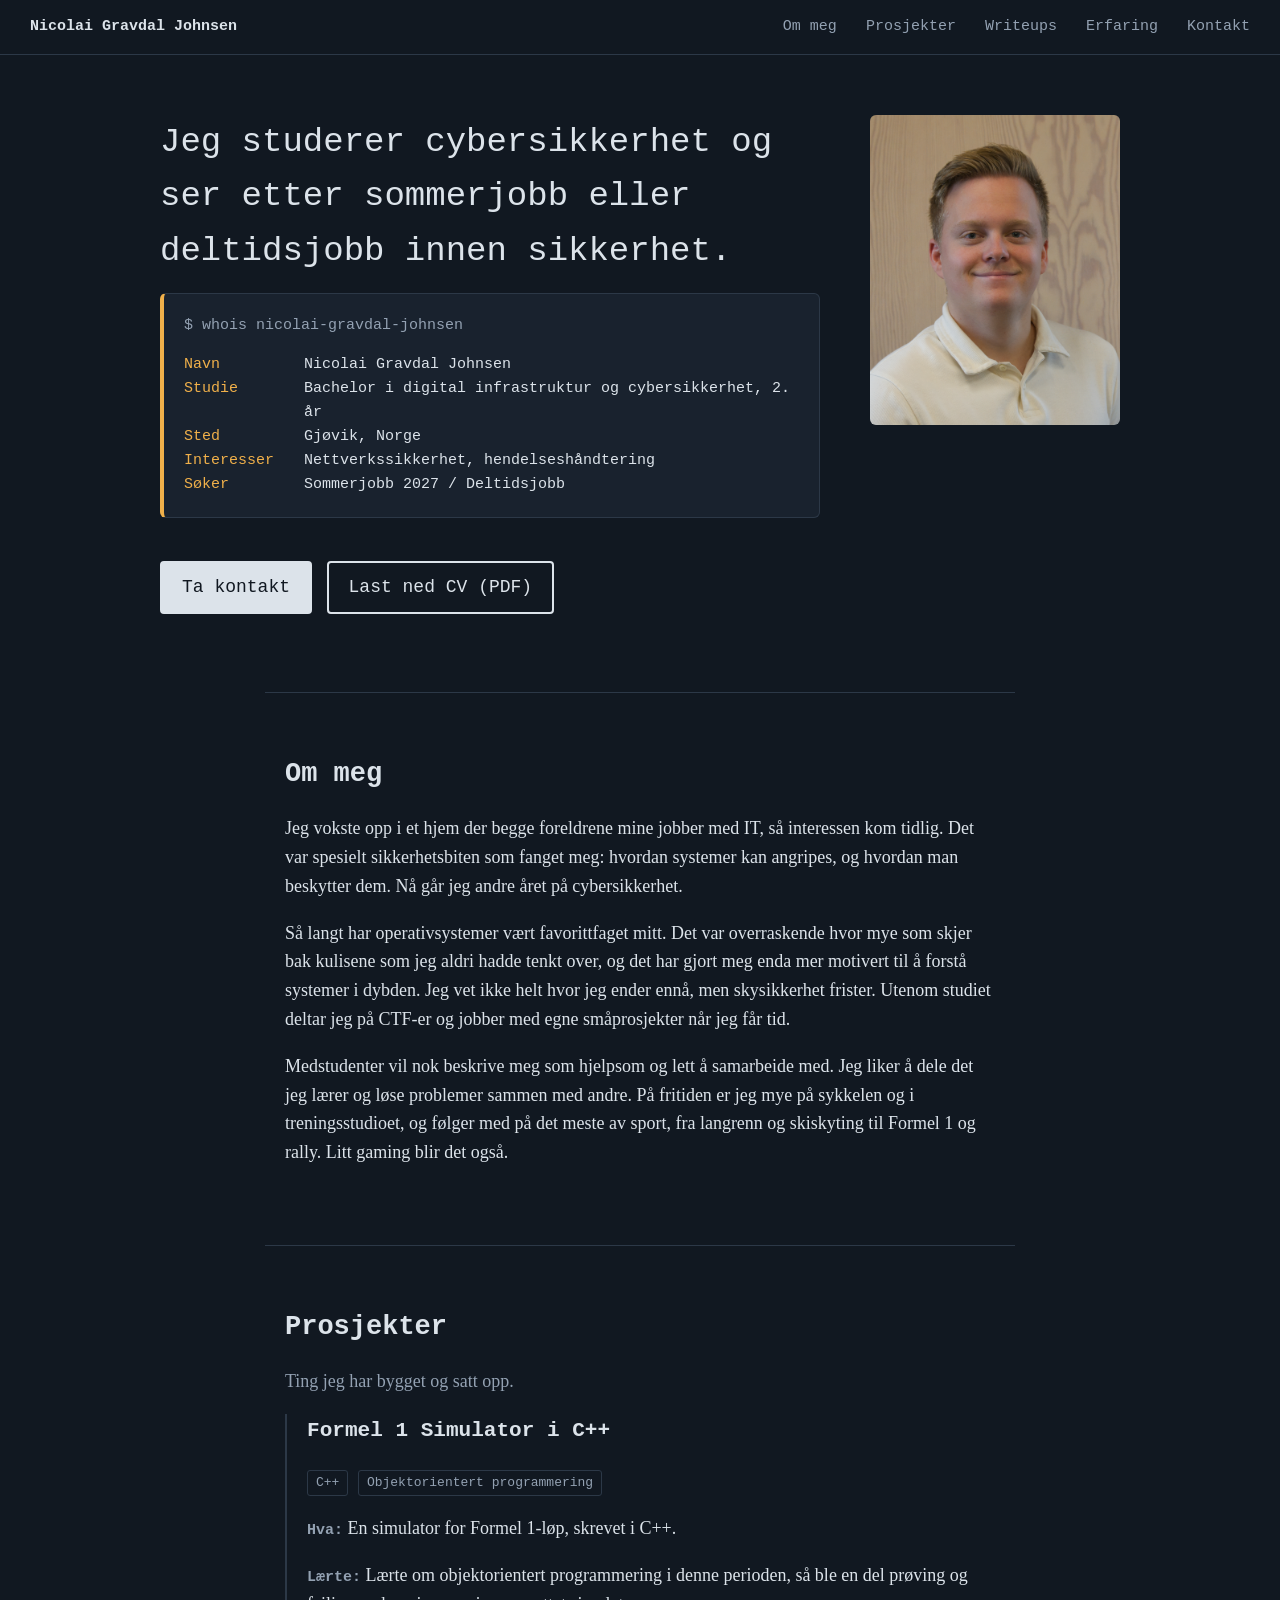
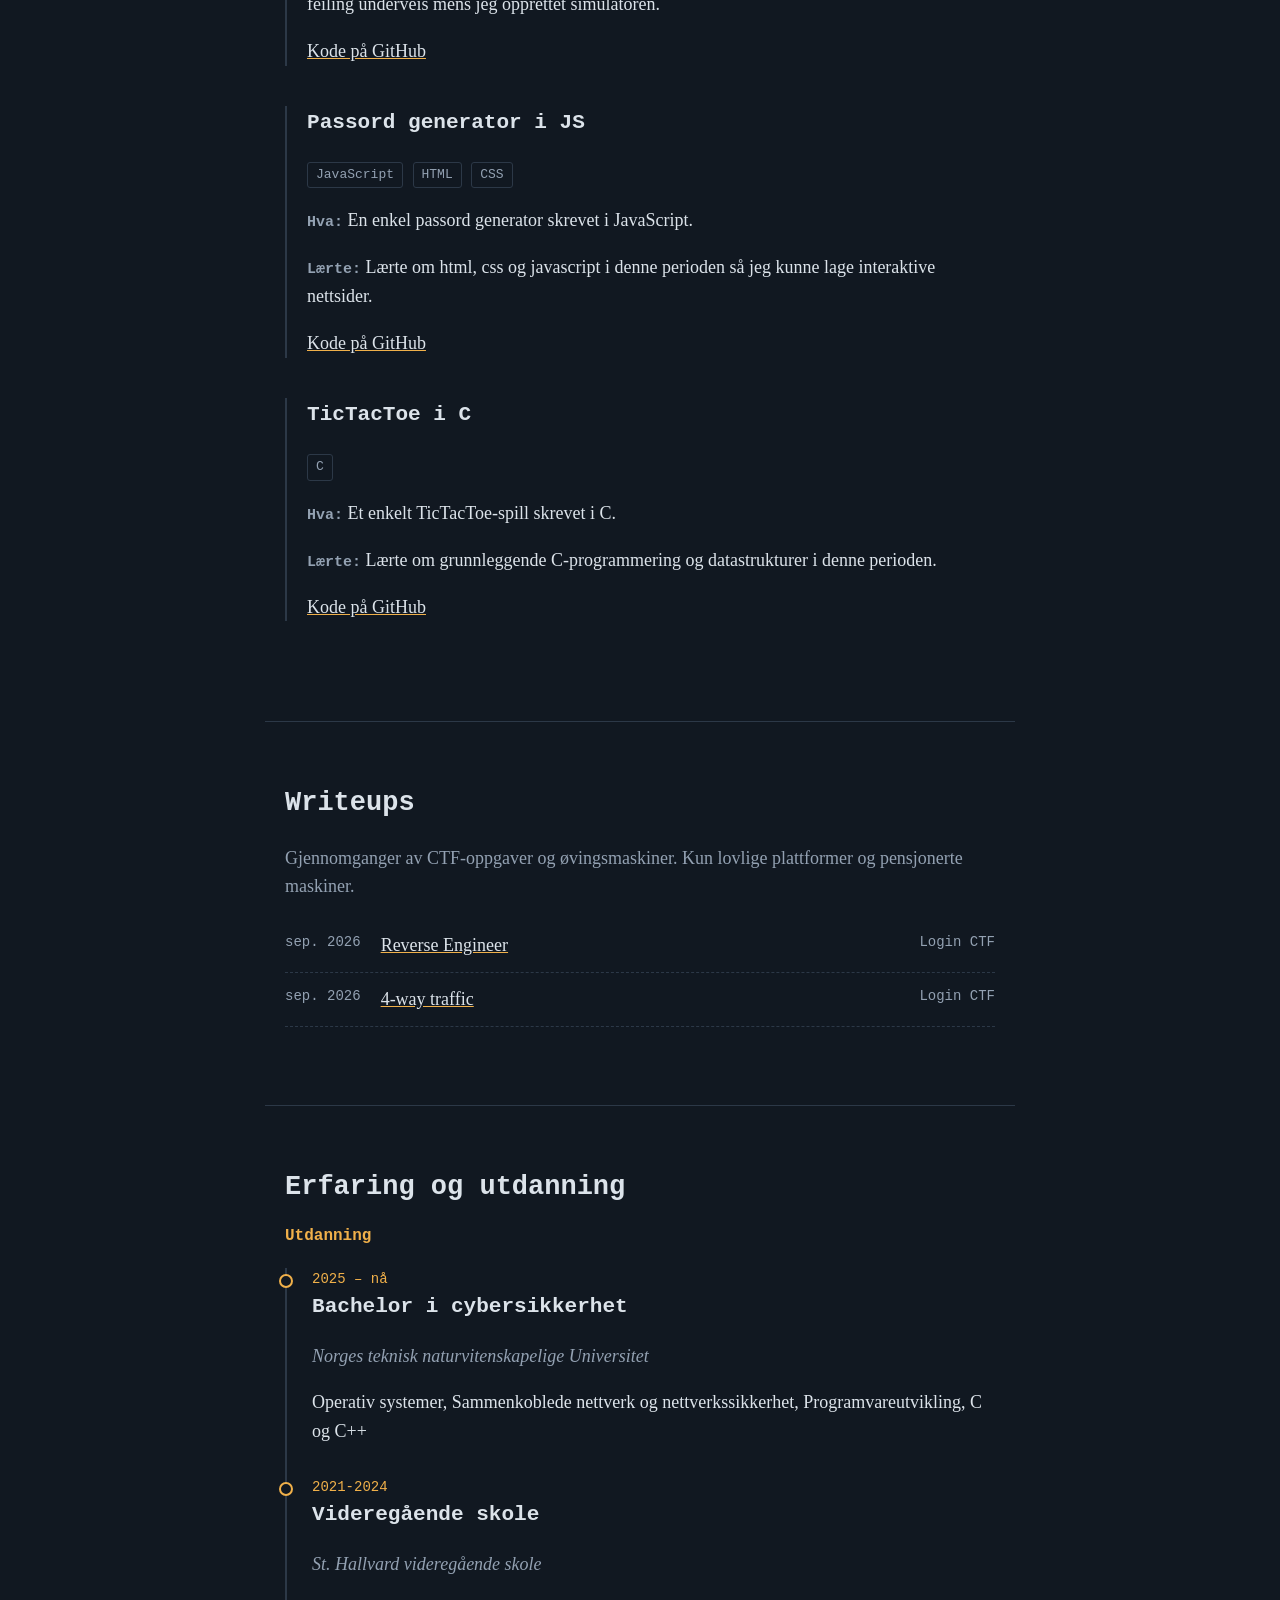
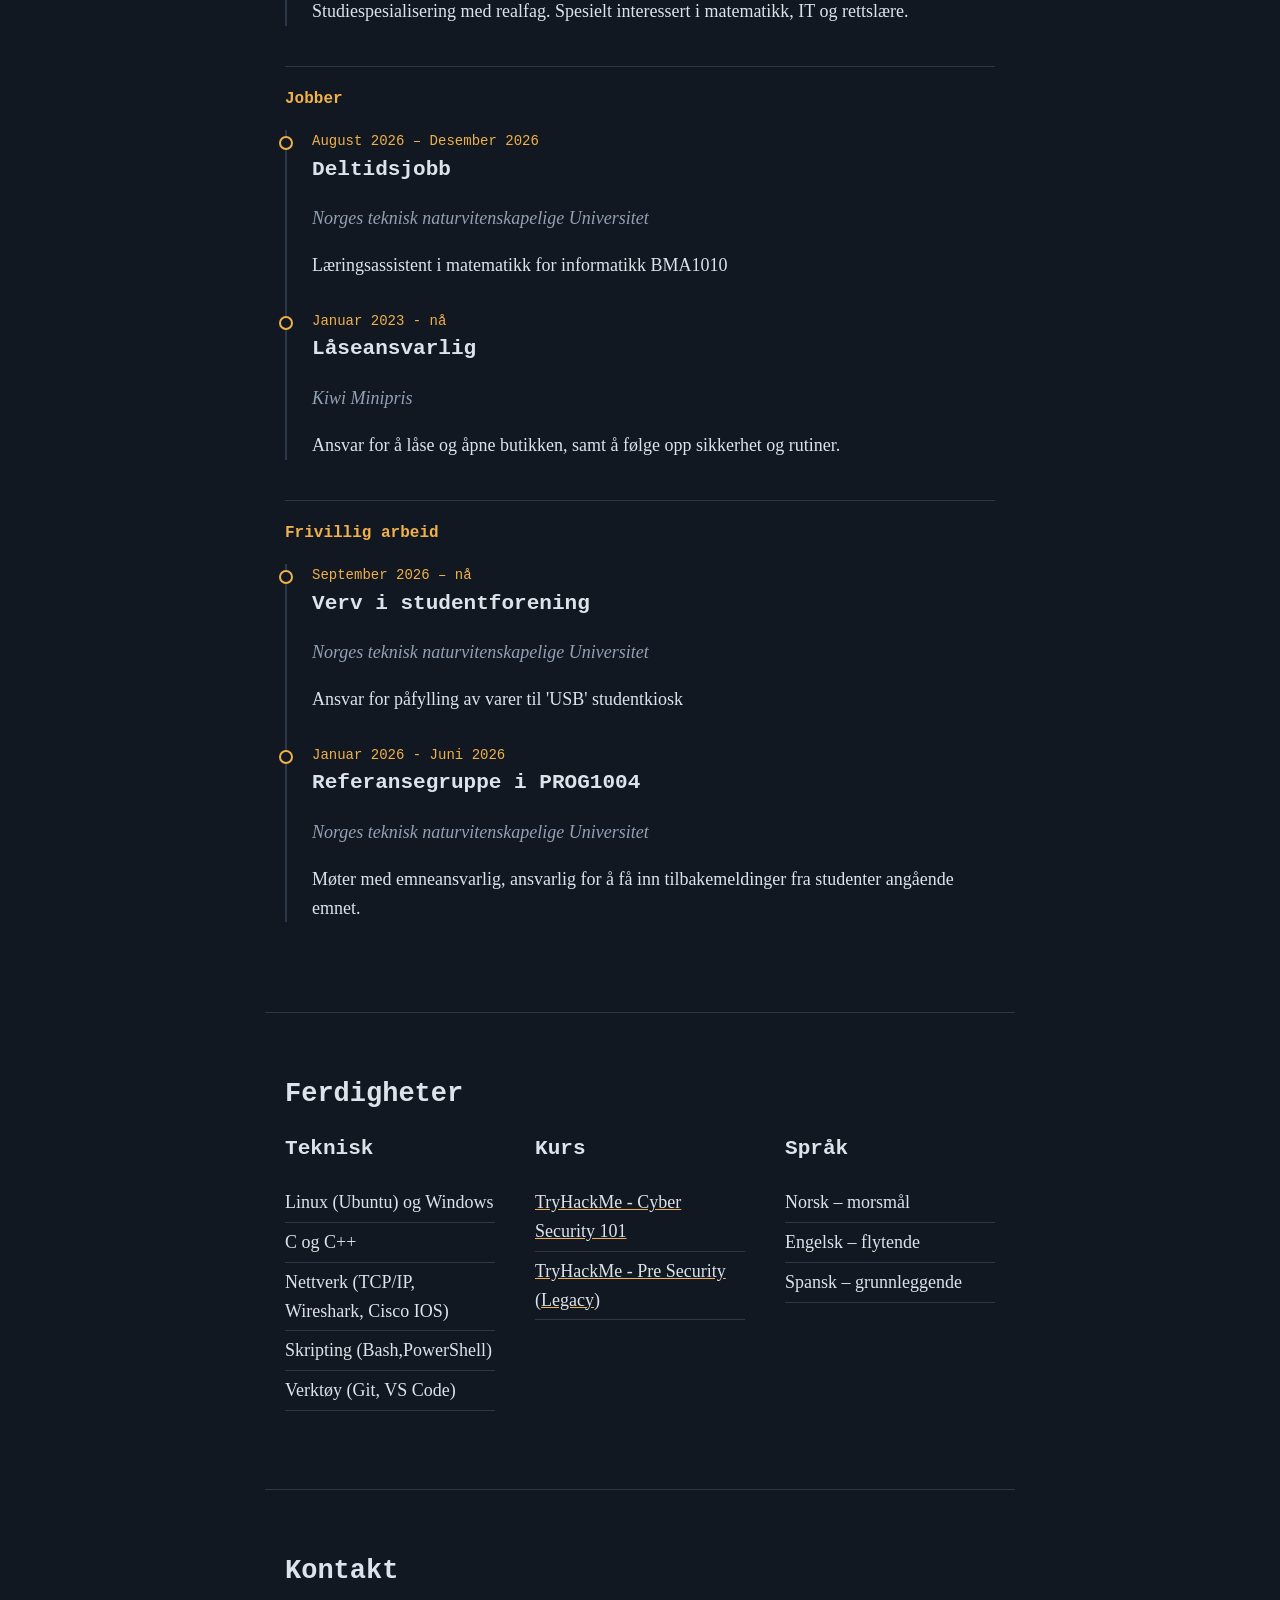
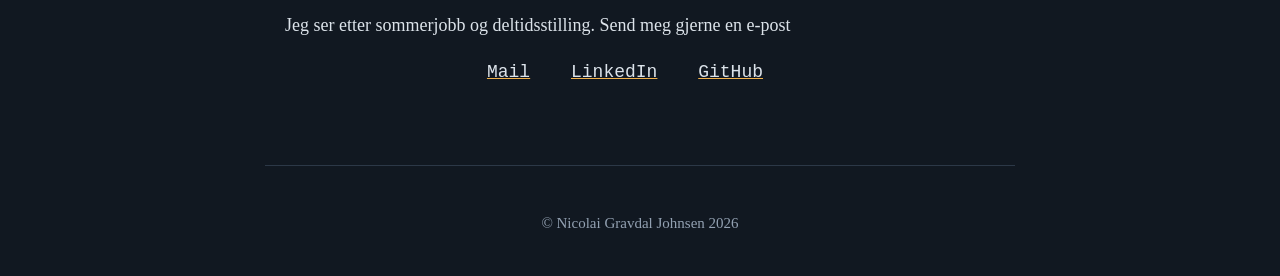
==== commit 32cd9c9f: "La til flere prosjekter, og ctf writeups. og endret litt på css for å få fiksa litt av de forskjelli" ====
--- a/index.html
+++ b/index.html
@@ -14,7 +14,6 @@
     <a class="skip" href="#innhold">Hopp til innholdet</a>
 
     <header class="topp">
-        <!-- FYLL INN: navnet ditt -->
         <a class="logo" href="#">Nicolai Gravdal Johnsen</a>
         <nav aria-label="Hovedmeny">
             <a href="#om-meg">Om meg</a>
@@ -30,30 +29,26 @@
         <!-- ============ HERO ============ -->
         <section class="hero">
             <div class="hero-tekst">
-                <!-- FYLL INN: én setning om hvem du er og hva du ser etter -->
-                <h1>Jeg studerer cybersikkerhet, liker å bygge ting og ser etter sommerjobb eller deltidsjobb innen sikkerhet.</h1>
+                <h1>Jeg studerer cybersikkerhet og ser etter sommerjobb eller deltidsjobb innen sikkerhet.</h1>
 
                 <div class="whois" role="group" aria-label="Kort oversikt">
                     <p class="prompt">$ whois nicolai-gravdal-johnsen</p>
                     <dl>
-                        <dt>navn</dt>
+                        <dt>Navn</dt>
                         <dd>Nicolai Gravdal Johnsen</dd>
-                        <dt>studie</dt>
+                        <dt>Studie</dt>
                         <dd>Bachelor i digital infrastruktur og cybersikkerhet, 2. år</dd>
-                        <dt>sted</dt>
+                        <dt>Sted</dt>
                         <dd>Gjøvik, Norge</dd>
-                        <dt>interesser</dt>
+                        <dt>Interesser</dt>
                         <dd>Nettverkssikkerhet, hendelseshåndtering</dd>
-                        <dt>søker</dt>
+                        <dt>Søker</dt>
                         <dd>Sommerjobb 2027 / Deltidsjobb</dd>
-                        <dt>status</dt>
-                        <dd><span class="led" aria-hidden="true"></span>Tilgjengelig for en prat</dd>
                     </dl>
                 </div>
 
                 <p class="hero-knapper">
                     <a class="knapp" href="#kontakt">Ta kontakt</a>
-                    <!-- Legg CV-en din i samme mappe som cv.pdf -->
                     <a class="knapp sekundær" href="cv.pdf">Last ned CV (PDF)</a>
                 </p>
             </div>
@@ -66,7 +61,6 @@
         <!-- ============ OM MEG ============ -->
         <section id="om-meg">
             <h2>Om meg</h2>
-            <!-- FYLL INN: skriv som du snakker. Hvorfor sikkerhet? Hva driver deg? Hva gjør du utenom studiet? -->
             <p>Jeg vokste opp i et hjem der begge foreldrene mine jobber med IT, så interessen kom tidlig. Det var
                 spesielt sikkerhetsbiten som fanget meg: hvordan systemer kan angripes, og hvordan man beskytter dem. Nå
                 går jeg andre året på cybersikkerhet.</p>
@@ -85,19 +79,37 @@
             <h2>Prosjekter</h2>
             <p class="ingress">Ting jeg har bygget og satt opp.</p>
 
-            <!-- Kopier en hel <article> for hvert prosjekt. 2–4 gode prosjekter er bedre enn mange. -->
             <article class="prosjekt">
                 <h3>Formel 1 Simulator i C++</h3>
                 <ul class="tagger" aria-label="Teknologier">
                     <li>C++</li>
                     <li>Objektorientert programmering</li>
-                    <li>Terminal</li>
                 </ul>
                 <p><strong>Hva:</strong> En simulator for Formel 1-løp, skrevet i C++.</p>
                 <p><strong>Lærte:</strong> Lærte om objektorientert programmering i denne perioden, så ble en del
                     prøving og feiling underveis mens jeg opprettet simulatoren.</p>
                 <p class="lenker"><a href="https://github.com/j0hnsen23/F1_Project">Kode på GitHub</a></p>
             </article>
+            <article class="prosjekt">
+                <h3>Passord generator i JS</h3>
+                <ul class="tagger" aria-label="Teknologier">
+                    <li>JavaScript</li>
+                    <li>HTML</li>
+                    <li>CSS</li>
+                </ul>
+                <p><strong>Hva:</strong> En enkel passord generator skrevet i JavaScript.</p>
+                <p><strong>Lærte:</strong> Lærte om html, css og javascript i denne perioden så jeg kunne lage interaktive nettsider.</p>
+                <p class="lenker"><a href="https://github.com/j0hnsen23/Javascript/tree/main/PASSWORD_GENERATOR">Kode på GitHub</a></p>
+            </article>
+            <article class="prosjekt">
+                <h3>TicTacToe i C</h3>
+                <ul class="tagger" aria-label="Teknologier">
+                    <li>C</li>
+                </ul>
+                <p><strong>Hva:</strong> Et enkelt TicTacToe-spill skrevet i C.</p>
+                <p><strong>Lærte:</strong> Lærte om grunnleggende C-programmering og datastrukturer i denne perioden.</p>
+                <p class="lenker"><a href="https://github.com/j0hnsen23/TicTacToe-in-C">Kode på GitHub</a></p>
+            </article>
         </section>
 
         <!-- ============ WRITEUPS ============ -->
@@ -106,7 +118,6 @@
             <p class="ingress">Gjennomganger av CTF-oppgaver og øvingsmaskiner. Kun lovlige plattformer og pensjonerte
                 maskiner.</p>
 
-            <!-- Hver <li> er ett innlegg. Lenk til en egen side, f.eks. writeups/navn.html -->
             <ol class="writeups">
                 <li>
                     <time datetime="2026-09">sep. 2026</time>
@@ -114,6 +125,11 @@
                         Engineer</a>
                     <span class="plattform">Login CTF</span>
                 </li>
+                <li>
+                    <time datetime="2026-09">sep. 2026</time>
+                    <a href="https://github.com/j0hnsen23/CTF-WriteUps/blob/main/FORENSICS/4-way-traffic.md">4-way traffic</a>
+                    <span class="plattform">Login CTF</span>
+                </li>
             </ol>
         </section>
 
@@ -176,24 +192,27 @@
 
         <!-- ============ FERDIGHETER ============ -->
         <section id="ferdigheter">
-            <h2>Ferdigheter og sertifiseringer</h2>
+            <h2>Ferdigheter</h2>
             <div class="kolonner">
                 <div>
                     <h3>Teknisk</h3>
                     <ul class="enkel">
-                        <li>Linux og Bash</li>
+                        <li>Linux (Ubuntu) og Windows</li>
                         <li>C og C++</li>
-                        <li>Nettverk (TCP/IP, Wireshark)</li>
+                        <li>Nettverk (TCP/IP, Wireshark, Cisco IOS)</li>
+                        <li>Skripting (Bash,PowerShell)</li>
+                        <li>Verktøy (Git, VS Code)</li>
                     </ul>
                 </div>
                 <div>
-                    <h3>Sertifiseringer</h3>
+                    <h3>Kurs</h3>
                     <ul class="enkel">
-                        <!-- Skriv "pågår" for det du jobber mot -->
-                        <li>Sertifisering MÅ FIKSES</li>
-                        <li>Sertifisering (pågår)</li>
+                        <li><a href="https://tryhackme-certificates.s3-eu-west-1.amazonaws.com/THM-INSEMVGPKG.pdf">TryHackMe - Cyber Security 101</a></li>
+                        <li><a href="https://tryhackme-certificates.s3-eu-west-1.amazonaws.com/THM-ZTGTZIKGS3.pdf">TryHackMe - Pre Security (Legacy)</a></li>
+
                     </ul>
                 </div>
+
                 <div>
                     <h3>Språk</h3>
                     <ul class="enkel">
--- a/style.css
+++ b/style.css
@@ -319,6 +319,7 @@
   list-style: none;
   padding: 0;
   font-family: Consolas, Menlo, monospace;
+  text-align: center;
 }
 
 .kontaktliste li {
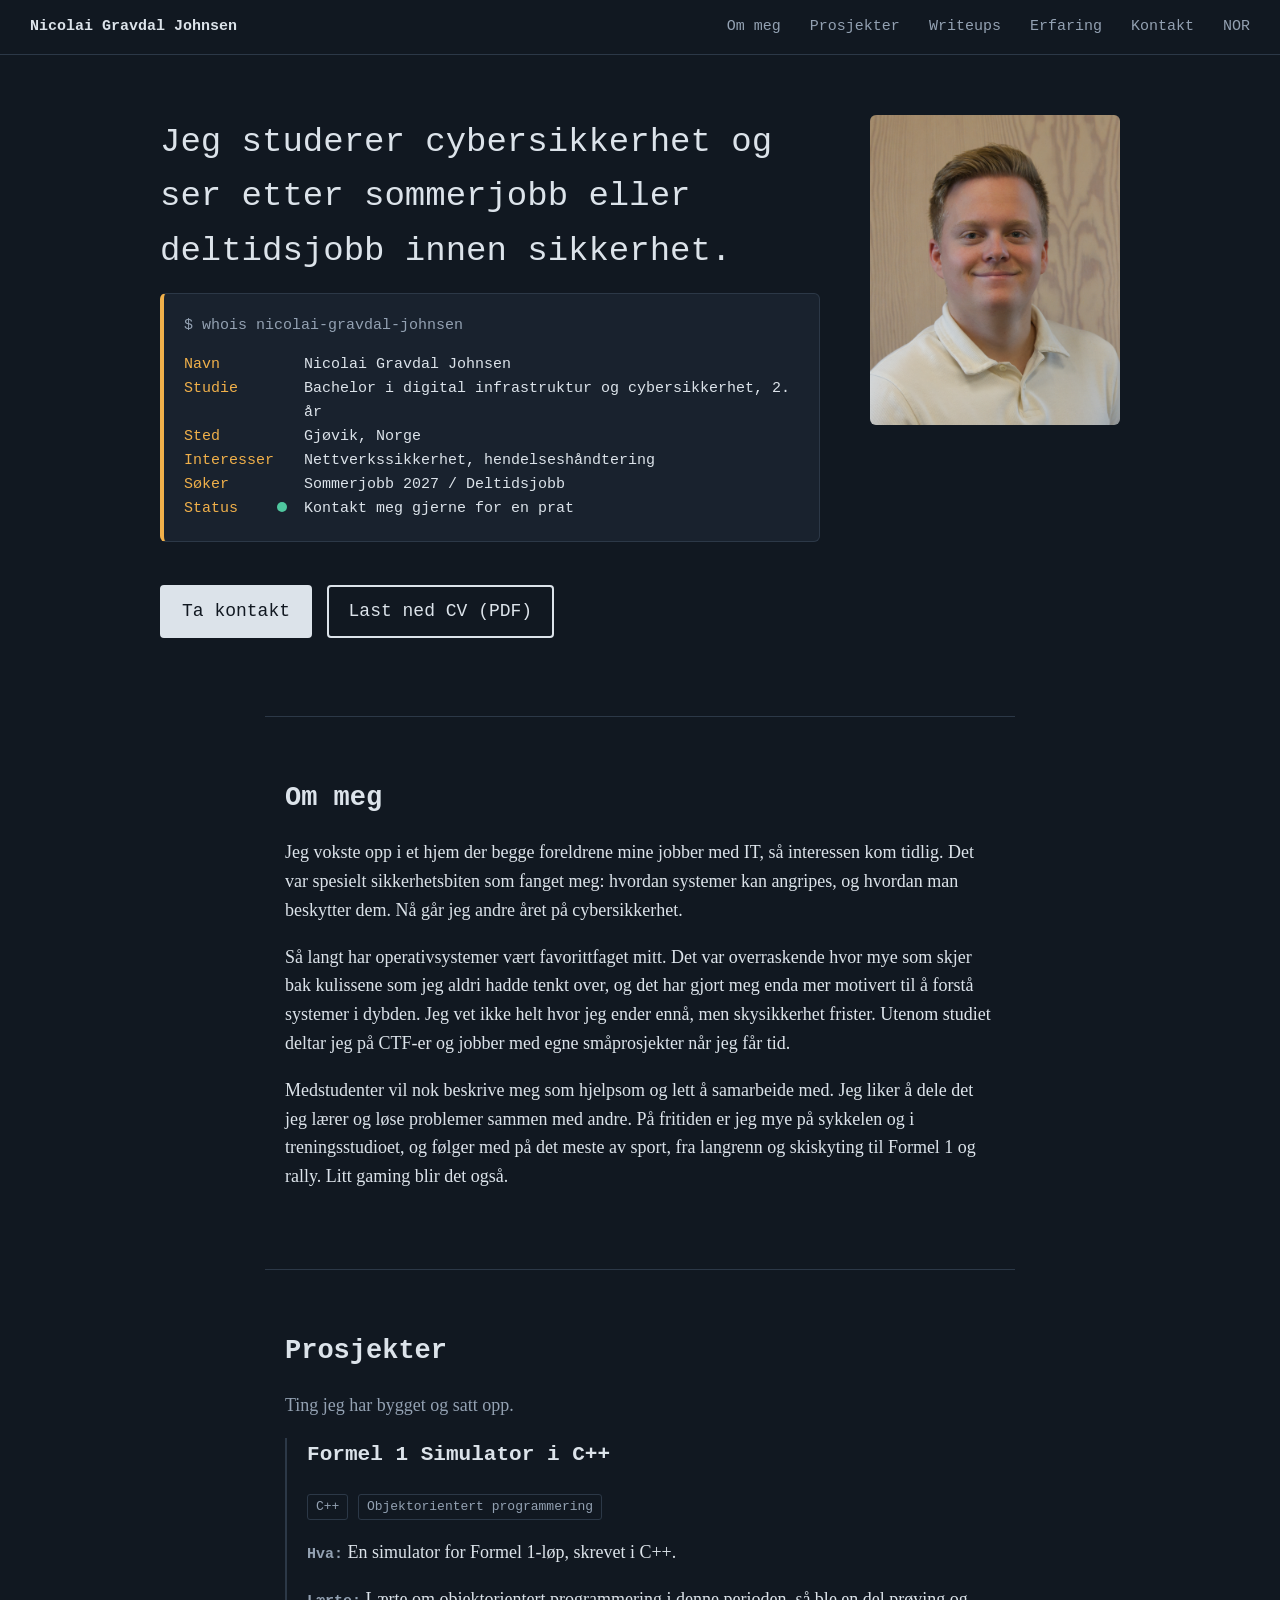
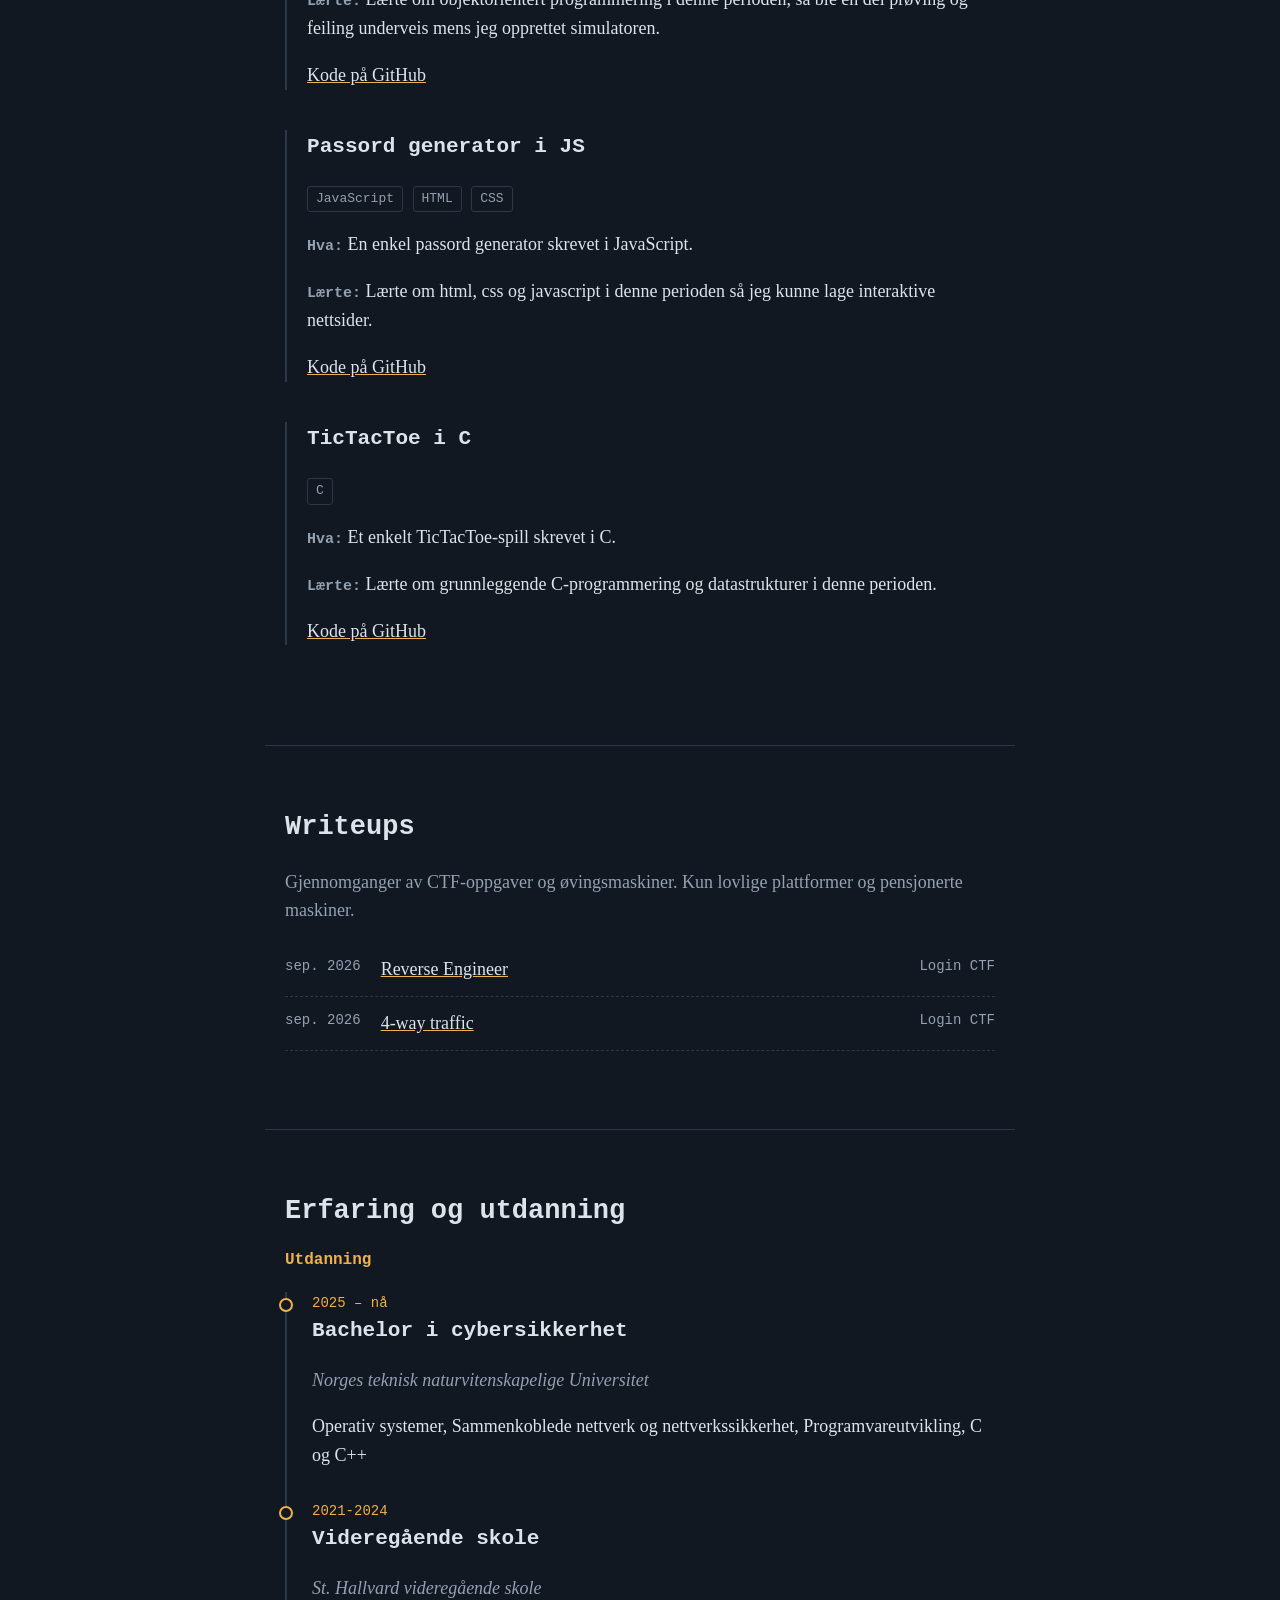
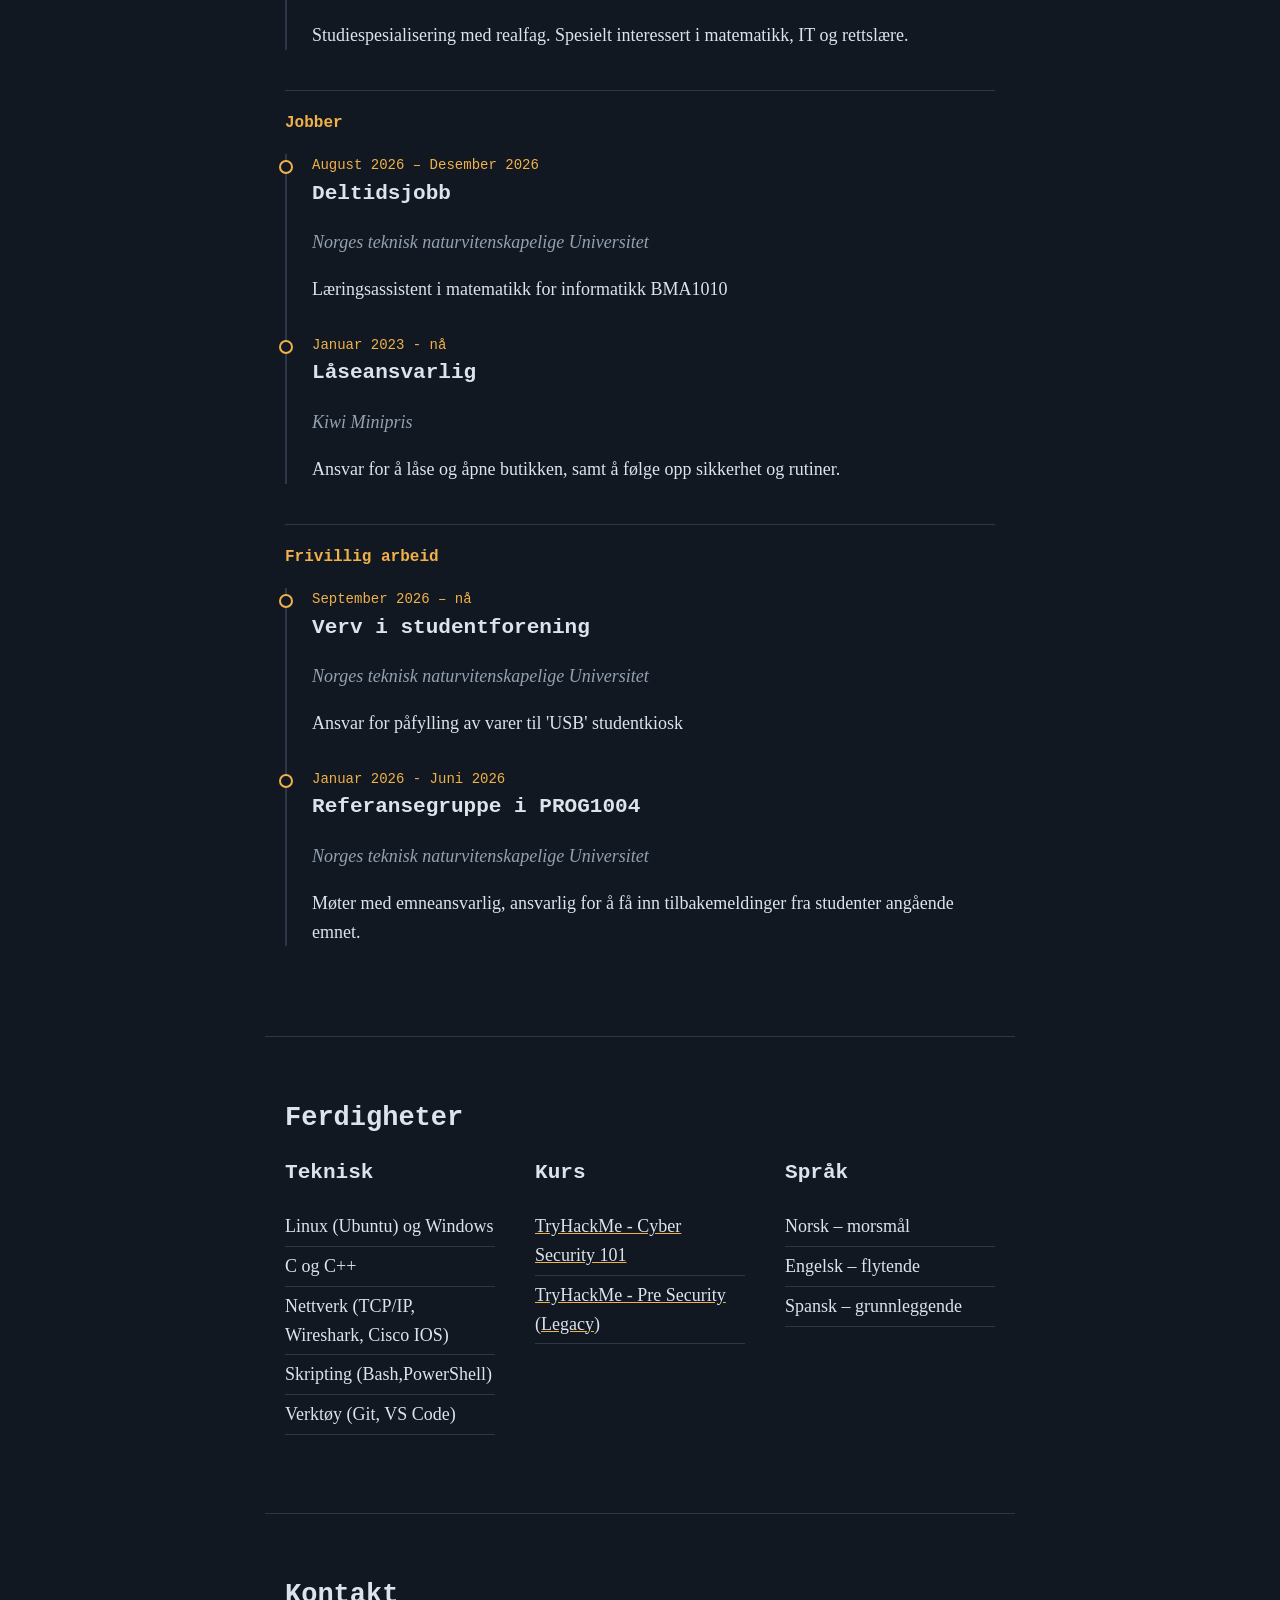
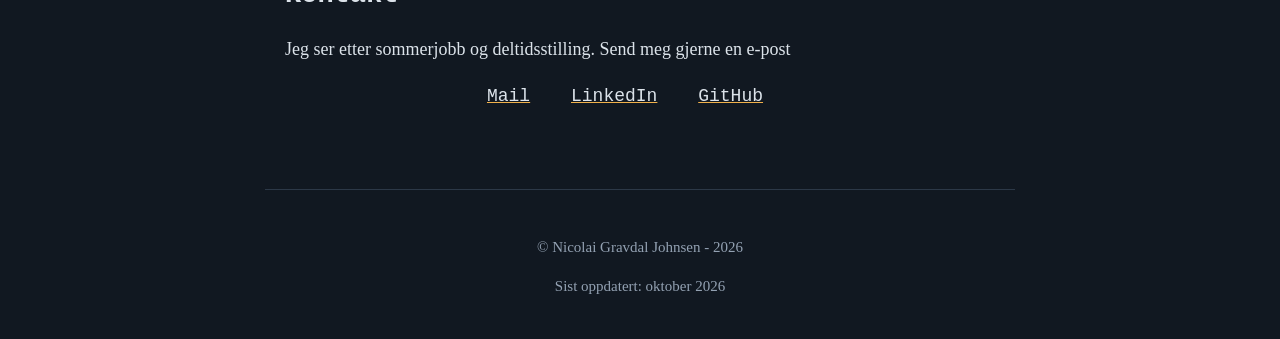
==== commit 9b78325c: "La til engelsk oversettelse, og en knapp for å endre språk fra norsk til engelsk og tilbake" ====
--- a/index.html
+++ b/index.html
@@ -21,6 +21,7 @@
             <a href="#writeups">Writeups</a>
             <a href="#erfaring">Erfaring</a>
             <a href="#kontakt">Kontakt</a>
+            <a href="en.html" class="språk" lang="en">NOR</a>
         </nav>
     </header>
 
@@ -44,6 +45,11 @@
                         <dd>Nettverkssikkerhet, hendelseshåndtering</dd>
                         <dt>Søker</dt>
                         <dd>Sommerjobb 2027 / Deltidsjobb</dd>
+                        <dt>Status</dt>
+                        <dd class="status">
+                            <span class="led"></span>
+                            Kontakt meg gjerne for en prat
+                        </dd>
                     </dl>
                 </div>
 
@@ -65,13 +71,15 @@
                 spesielt sikkerhetsbiten som fanget meg: hvordan systemer kan angripes, og hvordan man beskytter dem. Nå
                 går jeg andre året på cybersikkerhet.</p>
 
-            <p>Så langt har operativsystemer vært favorittfaget mitt. Det var overraskende hvor mye som skjer bak kulisene som jeg aldri hadde tenkt over, og det har gjort meg enda mer motivert til å forstå systemer i
+            <p>Så langt har operativsystemer vært favorittfaget mitt. Det var overraskende hvor mye som skjer bak
+                kulissene som jeg aldri hadde tenkt over, og det har gjort meg enda mer motivert til å forstå systemer i
                 dybden. Jeg vet ikke helt hvor jeg ender ennå, men skysikkerhet frister. Utenom studiet deltar jeg på
                 CTF-er og jobber med egne småprosjekter når jeg får tid.</p>
 
             <p>Medstudenter vil nok beskrive meg som hjelpsom og lett å samarbeide med. Jeg liker å dele det jeg lærer
                 og løse problemer sammen med andre. På fritiden er jeg mye på sykkelen og i treningsstudioet, og følger
-                med på det meste av sport, fra langrenn og skiskyting til Formel 1 og rally. Litt gaming blir det også.</p>
+                med på det meste av sport, fra langrenn og skiskyting til Formel 1 og rally. Litt gaming blir det også.
+            </p>
         </section>
 
         <!-- ============ PROSJEKTER ============ -->
@@ -98,8 +106,10 @@
                     <li>CSS</li>
                 </ul>
                 <p><strong>Hva:</strong> En enkel passord generator skrevet i JavaScript.</p>
-                <p><strong>Lærte:</strong> Lærte om html, css og javascript i denne perioden så jeg kunne lage interaktive nettsider.</p>
-                <p class="lenker"><a href="https://github.com/j0hnsen23/Javascript/tree/main/PASSWORD_GENERATOR">Kode på GitHub</a></p>
+                <p><strong>Lærte:</strong> Lærte om html, css og javascript i denne perioden så jeg kunne lage
+                    interaktive nettsider.</p>
+                <p class="lenker"><a href="https://github.com/j0hnsen23/Javascript/tree/main/PASSWORD_GENERATOR">Kode på
+                        GitHub</a></p>
             </article>
             <article class="prosjekt">
                 <h3>TicTacToe i C</h3>
@@ -107,7 +117,8 @@
                     <li>C</li>
                 </ul>
                 <p><strong>Hva:</strong> Et enkelt TicTacToe-spill skrevet i C.</p>
-                <p><strong>Lærte:</strong> Lærte om grunnleggende C-programmering og datastrukturer i denne perioden.</p>
+                <p><strong>Lærte:</strong> Lærte om grunnleggende C-programmering og datastrukturer i denne perioden.
+                </p>
                 <p class="lenker"><a href="https://github.com/j0hnsen23/TicTacToe-in-C">Kode på GitHub</a></p>
             </article>
         </section>
@@ -127,7 +138,8 @@
                 </li>
                 <li>
                     <time datetime="2026-09">sep. 2026</time>
-                    <a href="https://github.com/j0hnsen23/CTF-WriteUps/blob/main/FORENSICS/4-way-traffic.md">4-way traffic</a>
+                    <a href="https://github.com/j0hnsen23/CTF-WriteUps/blob/main/FORENSICS/4-way-traffic.md">4-way
+                        traffic</a>
                     <span class="plattform">Login CTF</span>
                 </li>
             </ol>
@@ -153,9 +165,9 @@
                     <p class="sted">St. Hallvard videregående skole</p>
                     <p>Studiespesialisering med realfag. Spesielt interessert i matematikk, IT og rettslære.</p>
                 </li>
-                </ol>
-
-                <!-- Jobber -->
+            </ol>
+
+            <!-- Jobber -->
             <h3 class="deloverskrift">Jobber</h3>
             <ol class="tidslinje">
                 <li>
@@ -170,9 +182,9 @@
                     <p class="sted">Kiwi Minipris</p>
                     <p>Ansvar for å låse og åpne butikken, samt å følge opp sikkerhet og rutiner.</p>
                 </li>
-                </ol>
-
-                <!-- Frivillig arbeid-->
+            </ol>
+
+            <!-- Frivillig arbeid-->
             <h3 class="deloverskrift">Frivillig arbeid</h3>
             <ol class="tidslinje">
                 <li>
@@ -185,7 +197,8 @@
                     <p class="periode">Januar 2026 - Juni 2026</p>
                     <h3>Referansegruppe i PROG1004</h3>
                     <p class="sted">Norges teknisk naturvitenskapelige Universitet</p>
-                    <p>Møter med emneansvarlig, ansvarlig for å få inn tilbakemeldinger fra studenter angående emnet.</p>
+                    <p>Møter med emneansvarlig, ansvarlig for å få inn tilbakemeldinger fra studenter angående emnet.
+                    </p>
                 </li>
             </ol>
         </section>
@@ -207,8 +220,10 @@
                 <div>
                     <h3>Kurs</h3>
                     <ul class="enkel">
-                        <li><a href="https://tryhackme-certificates.s3-eu-west-1.amazonaws.com/THM-INSEMVGPKG.pdf">TryHackMe - Cyber Security 101</a></li>
-                        <li><a href="https://tryhackme-certificates.s3-eu-west-1.amazonaws.com/THM-ZTGTZIKGS3.pdf">TryHackMe - Pre Security (Legacy)</a></li>
+                        <li><a href="https://tryhackme-certificates.s3-eu-west-1.amazonaws.com/THM-INSEMVGPKG.pdf">TryHackMe
+                                - Cyber Security 101</a></li>
+                        <li><a href="https://tryhackme-certificates.s3-eu-west-1.amazonaws.com/THM-ZTGTZIKGS3.pdf">TryHackMe
+                                - Pre Security (Legacy)</a></li>
 
                     </ul>
                 </div>
@@ -239,7 +254,8 @@
     </main>
 
     <footer class="bunn">
-        <p>© Nicolai Gravdal Johnsen 2026</p>
+        <p>© Nicolai Gravdal Johnsen - 2026</p>
+        <p>Sist oppdatert: oktober 2026</p>
     </footer>
 
 </body>
--- a/style.css
+++ b/style.css
@@ -131,6 +131,7 @@
   display: inline-block;
   width: 10px;
   height: 10px;
+  margin-left: -27px;
   margin-right: 8px;
   border-radius: 50%;
   background: #4fc79f;
@@ -290,7 +291,6 @@
   border-top: none;
 }
 
-/* ---------- Ferdigheter ---------- */
 
 /* ---------- Ferdigheter ---------- */
 .kolonner {
@@ -370,4 +370,8 @@
   .plattform {
     margin-left: 0;
   }
+  
+  .led{
+    margin-left: 0;
+  }
 }
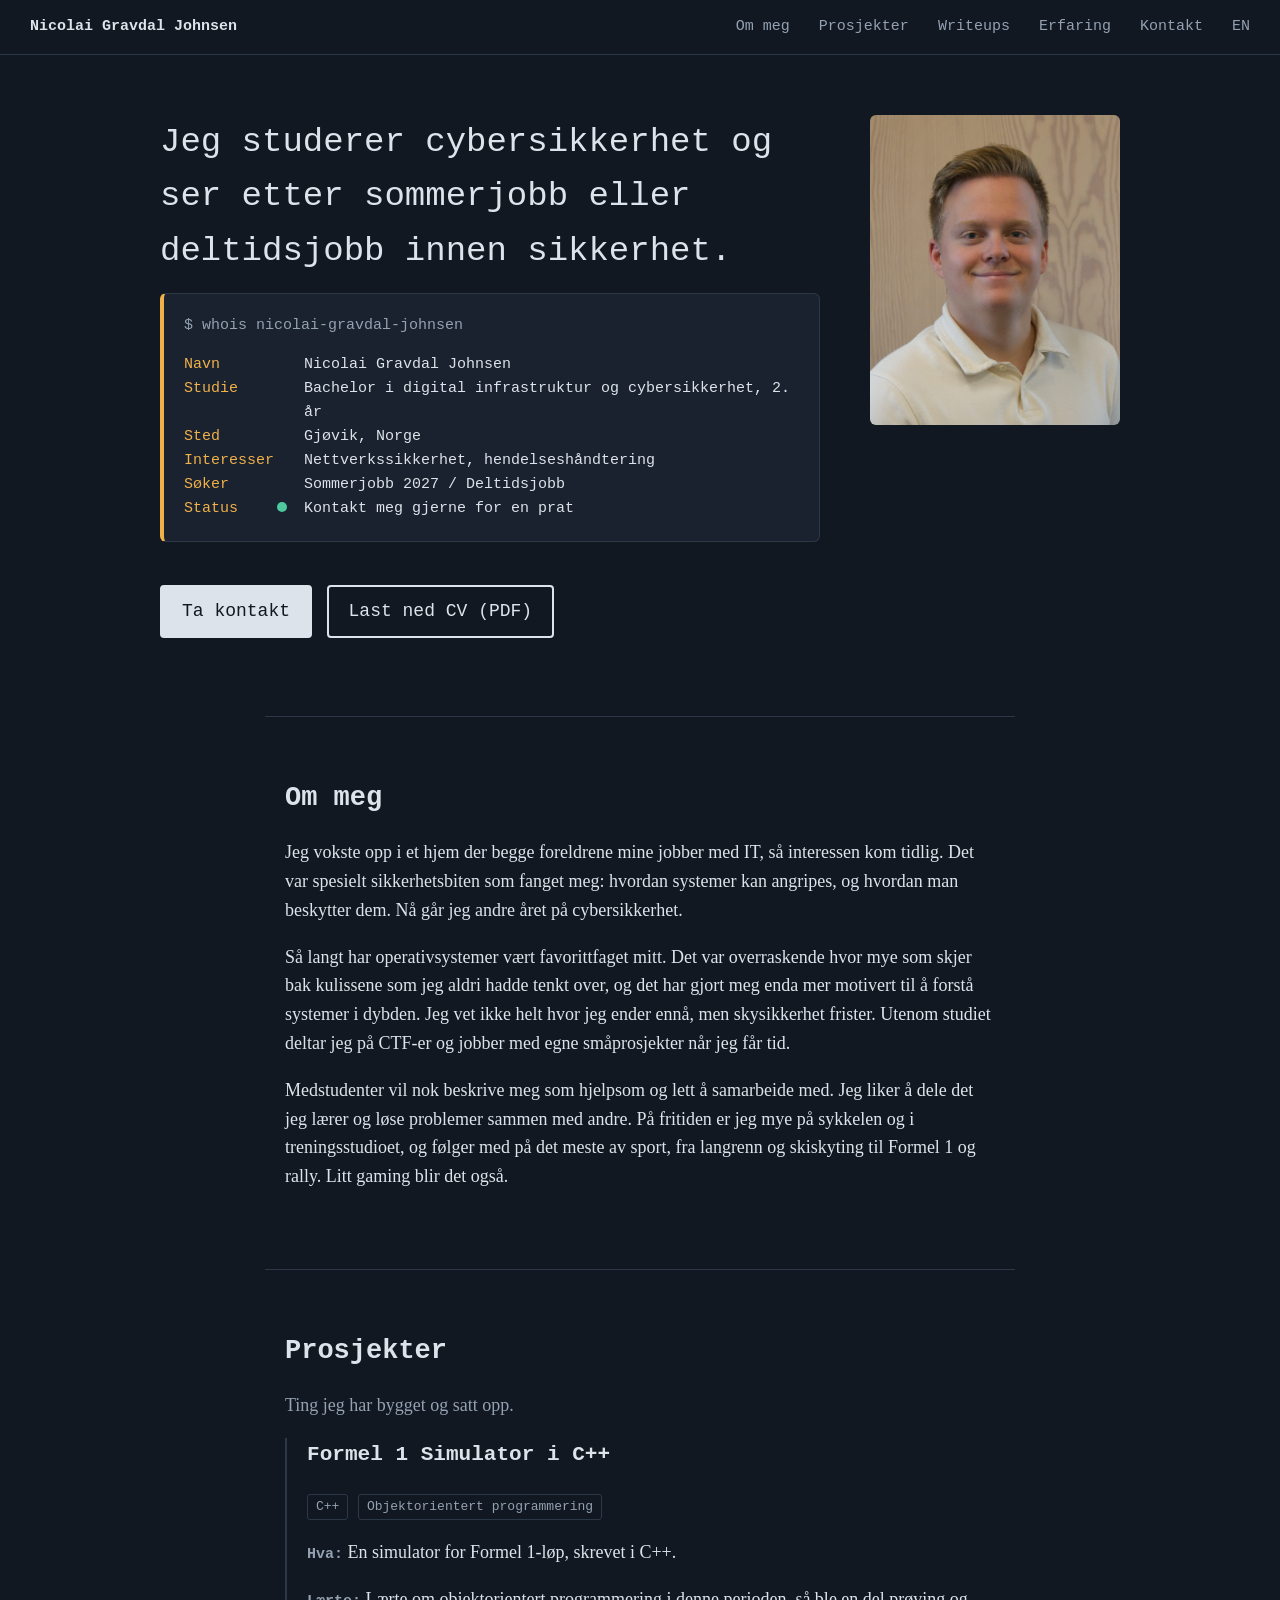
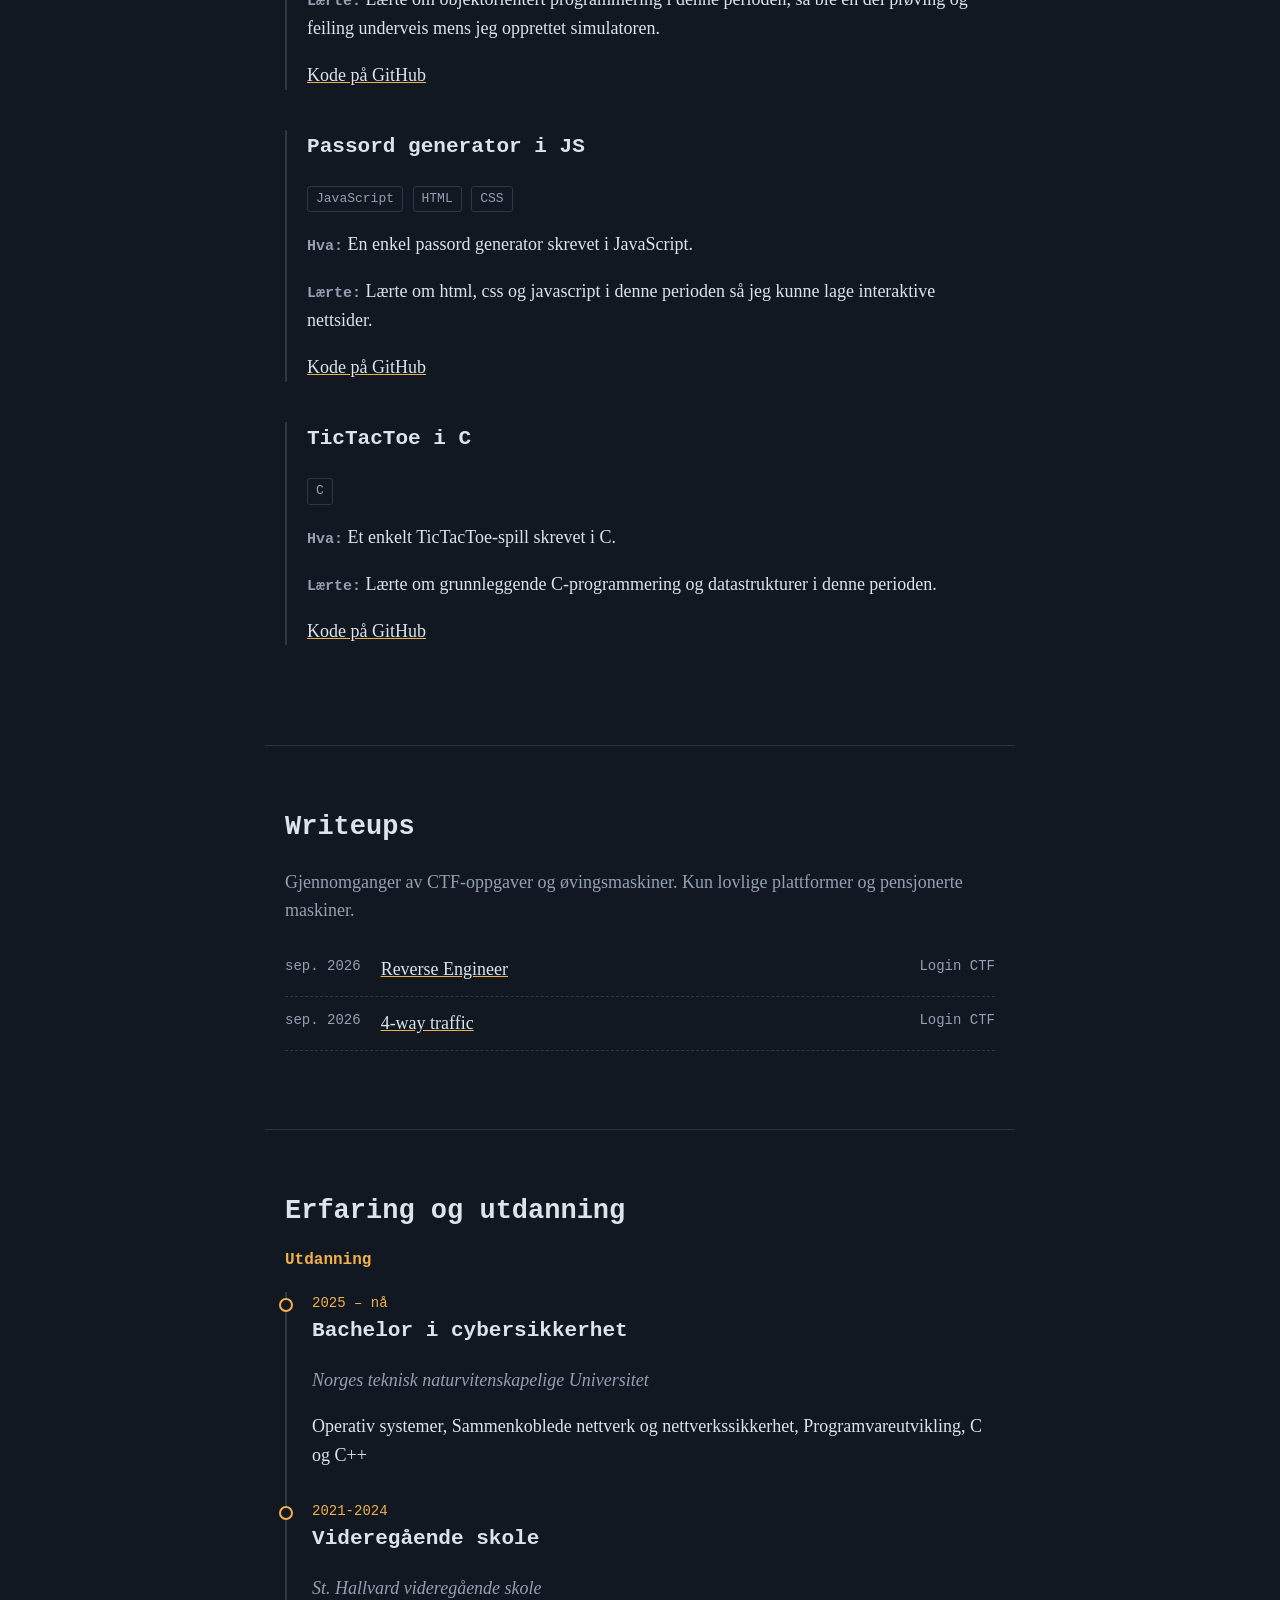
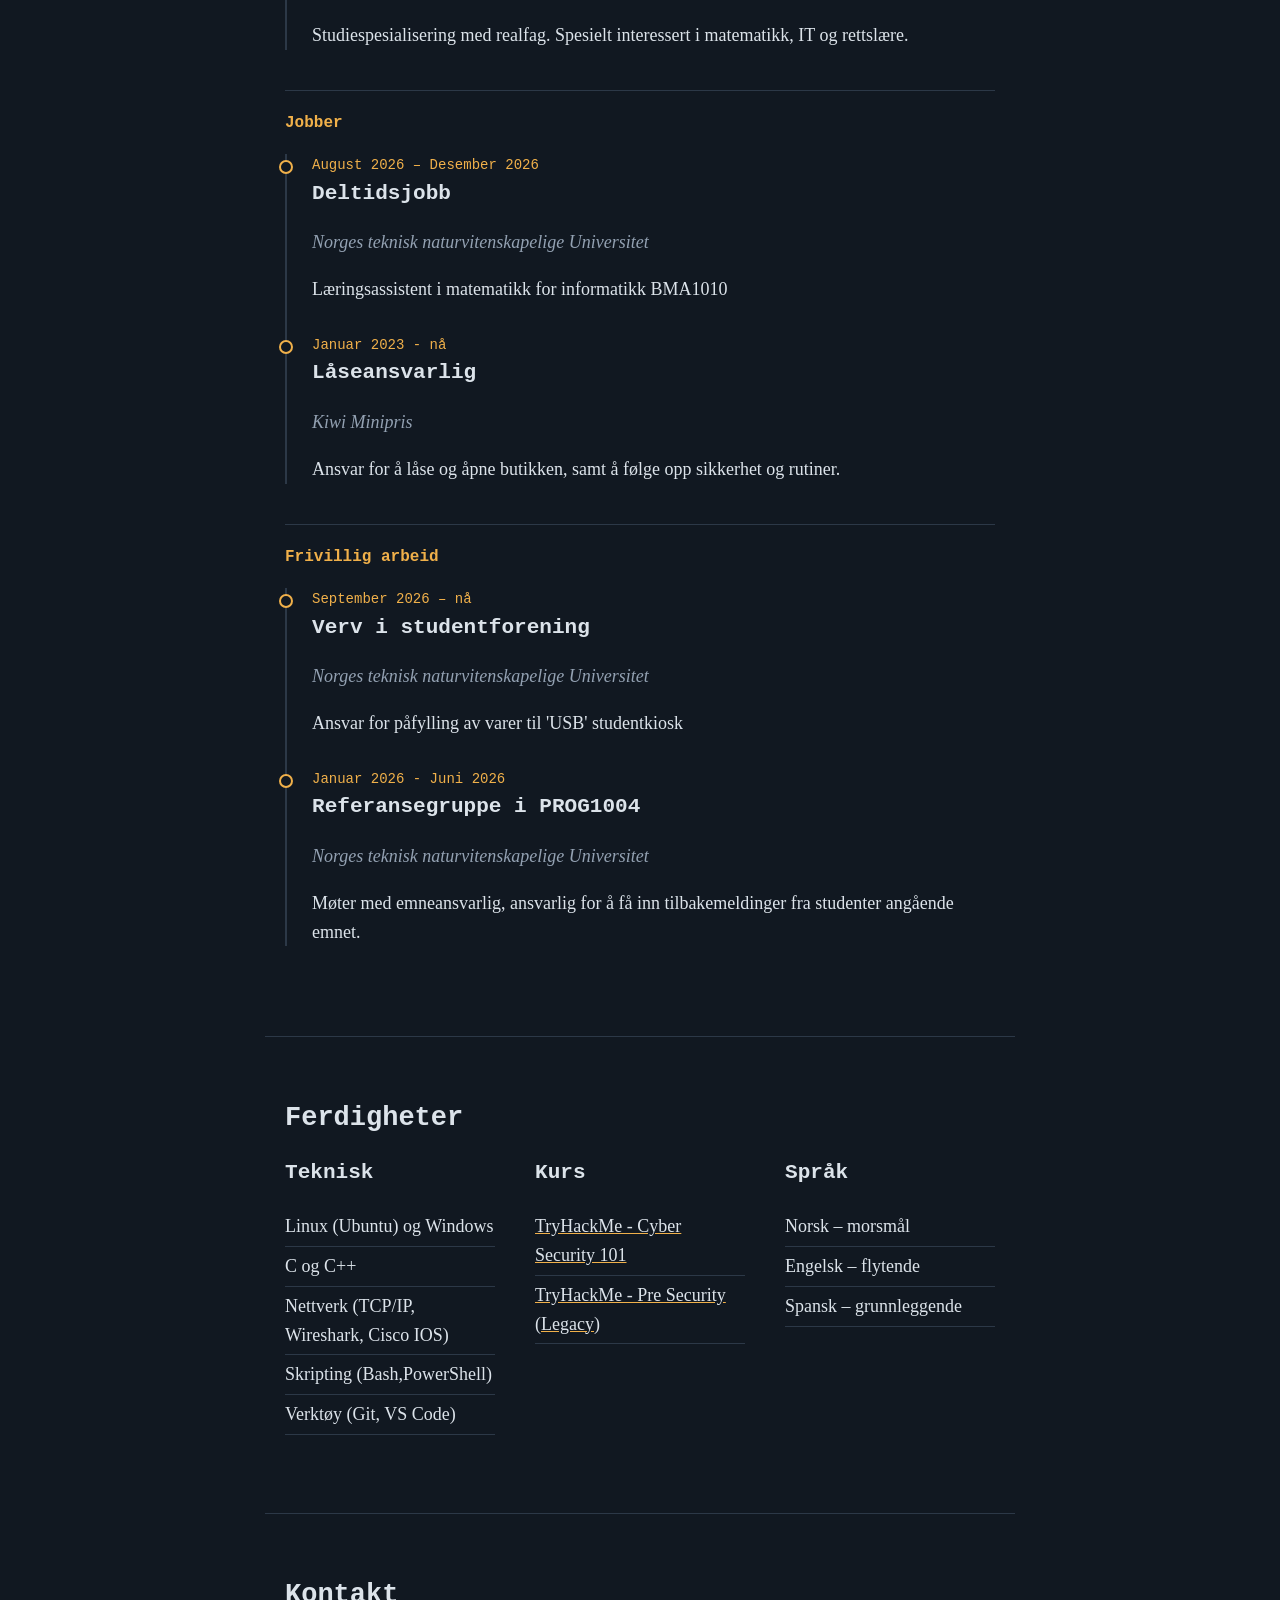
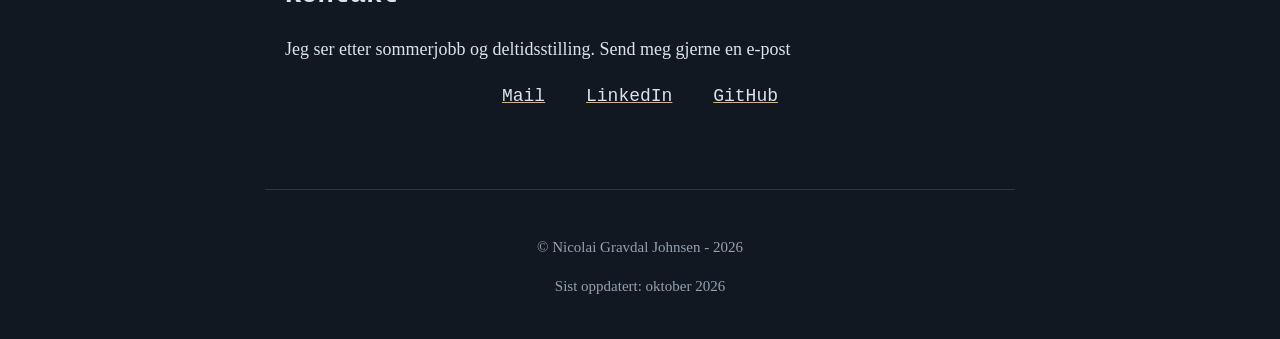
==== commit e7f55444: "Fikset problemet med css, med at utdanningen og erfaringen ble overskrevet av toppmenyen så man så i" ====
--- a/index.html
+++ b/index.html
@@ -21,7 +21,7 @@
             <a href="#writeups">Writeups</a>
             <a href="#erfaring">Erfaring</a>
             <a href="#kontakt">Kontakt</a>
-            <a href="en.html" class="språk" lang="en">NOR</a>
+            <a href="en.html" class="språk" lang="en">EN</a>
         </nav>
     </header>
 
--- a/style.css
+++ b/style.css
@@ -1,4 +1,3 @@
-/* ---------- Grunnleggende ---------- */
 * {
   box-sizing: border-box;
 }
@@ -10,6 +9,7 @@
   font-family: Georgia, serif;
   font-size: 18px;
   line-height: 1.6;
+  overflow-wrap: break-word;
 }
 
 h1, h2, h3 {
@@ -30,10 +30,10 @@
   max-width: 100%;
 }
 
-/* Lenke for tastaturbrukere, vises bare når man tabber til den */
 .skip {
   position: absolute;
   top: -50px;
+  z-index: 20;
 }
 
 .skip:focus {
@@ -44,10 +44,10 @@
   padding: 8px;
 }
 
-/* ---------- Menyen øverst ---------- */
 .topp {
-  position: sticky; 
+  position: sticky;
   top: 0;
+  z-index: 10;
   display: flex;
   justify-content: space-between;
   flex-wrap: wrap;
@@ -70,7 +70,6 @@
   text-decoration: none;
 }
 
-/* ---------- Seksjoner ---------- */
 section {
   max-width: 750px;
   margin: 0 auto;
@@ -78,11 +77,15 @@
   border-top: 1px solid #2c3847;
 }
 
+section,
+.deloverskrift {
+  scroll-margin-top: 80px;
+}
+
 .ingress {
   color: #93a1b2;
 }
 
-/* ---------- Toppen av siden ---------- */
 .hero {
   max-width: 1000px;
   display: flex;
@@ -95,7 +98,6 @@
   font-weight: normal;
 }
 
-/* Den første boksen */
 .whois {
   background: #19222e;
   border: 1px solid #2c3847;
@@ -111,7 +113,6 @@
   margin-top: 0;
 }
 
-/* Legger navn og verdi side om side, som en tabell */
 .whois dl {
   display: grid;
   grid-template-columns: 120px 1fr;
@@ -126,7 +127,6 @@
   margin: 0;
 }
 
-/* Det lille grønne "status-lyset" */
 .led {
   display: inline-block;
   width: 10px;
@@ -137,7 +137,6 @@
   background: #4fc79f;
 }
 
-/* Knapper */
 .knapp {
   display: inline-block;
   margin: 25px 10px 0 0;
@@ -161,13 +160,12 @@
   color: #dce3ea;
 }
 
-/* Bildet */
 .portrett {
   width: 250px;
   height: 310px;
   object-fit: cover;
   border-radius: 6px;
-  flex-shrink: 0; /* hindrer at bildet blir klemt */
+  flex-shrink: 0;
 }
 
 .plassholder {
@@ -181,7 +179,6 @@
   color: #2c3847;
 }
 
-/* ---------- Prosjekter ---------- */
 .prosjekt {
   padding-left: 20px;
   margin-bottom: 40px;
@@ -198,7 +195,6 @@
   color: #93a1b2;
 }
 
-/* Små "merkelapper" for teknologier */
 .tagger {
   list-style: none;
   padding: 0;
@@ -215,7 +211,6 @@
   color: #93a1b2;
 }
 
-/* ---------- Writeups ---------- */
 .writeups {
   list-style: none;
   padding: 0;
@@ -239,7 +234,6 @@
   margin-left: auto;
 }
 
-/* ---------- Tidslinje ---------- */
 .tidslinje {
   list-style: none;
   padding: 0;
@@ -252,7 +246,6 @@
   margin-bottom: 30px;
 }
 
-/* Prikken på streken */
 .tidslinje li::before {
   content: "";
   position: absolute;
@@ -291,8 +284,6 @@
   border-top: none;
 }
 
-
-/* ---------- Ferdigheter ---------- */
 .kolonner {
   display: flex;
   flex-wrap: wrap;
@@ -314,7 +305,6 @@
   border-bottom: 1px solid #2c3847;
 }
 
-/* ---------- Kontakt og bunn ---------- */
 .kontaktliste {
   list-style: none;
   padding: 0;
@@ -324,7 +314,7 @@
 
 .kontaktliste li {
   display: inline-block;
-  margin-right: 30px;
+  margin: 0 15px;
 }
 
 .bunn {
@@ -337,11 +327,28 @@
   text-align: center;
 }
 
-/* ---------- Mobil ---------- */
-/* Alt her gjelder bare når skjermen er smalere enn 700px */
 @media (max-width: 700px) {
+  .topp {
+    padding: 10px 16px;
+  }
+
+  .topp nav a {
+    margin-left: 0;
+    margin-right: 15px;
+  }
+
+  section,
+  .deloverskrift {
+    scroll-margin-top: 110px;
+  }
+
+  section {
+    padding: 40px 16px;
+  }
+
   .hero {
-    flex-direction: column-reverse; /* bildet over teksten */
+    flex-direction: column-reverse;
+    gap: 25px;
   }
 
   .hero h1 {
@@ -357,9 +364,12 @@
     grid-template-columns: 1fr;
   }
 
-  .topp nav a {
+  .whois dd {
+    margin-bottom: 8px;
+  }
+
+  .led {
     margin-left: 0;
-    margin-right: 15px;
   }
 
   .writeups li {
@@ -370,8 +380,4 @@
   .plattform {
     margin-left: 0;
   }
-  
-  .led{
-    margin-left: 0;
-  }
 }
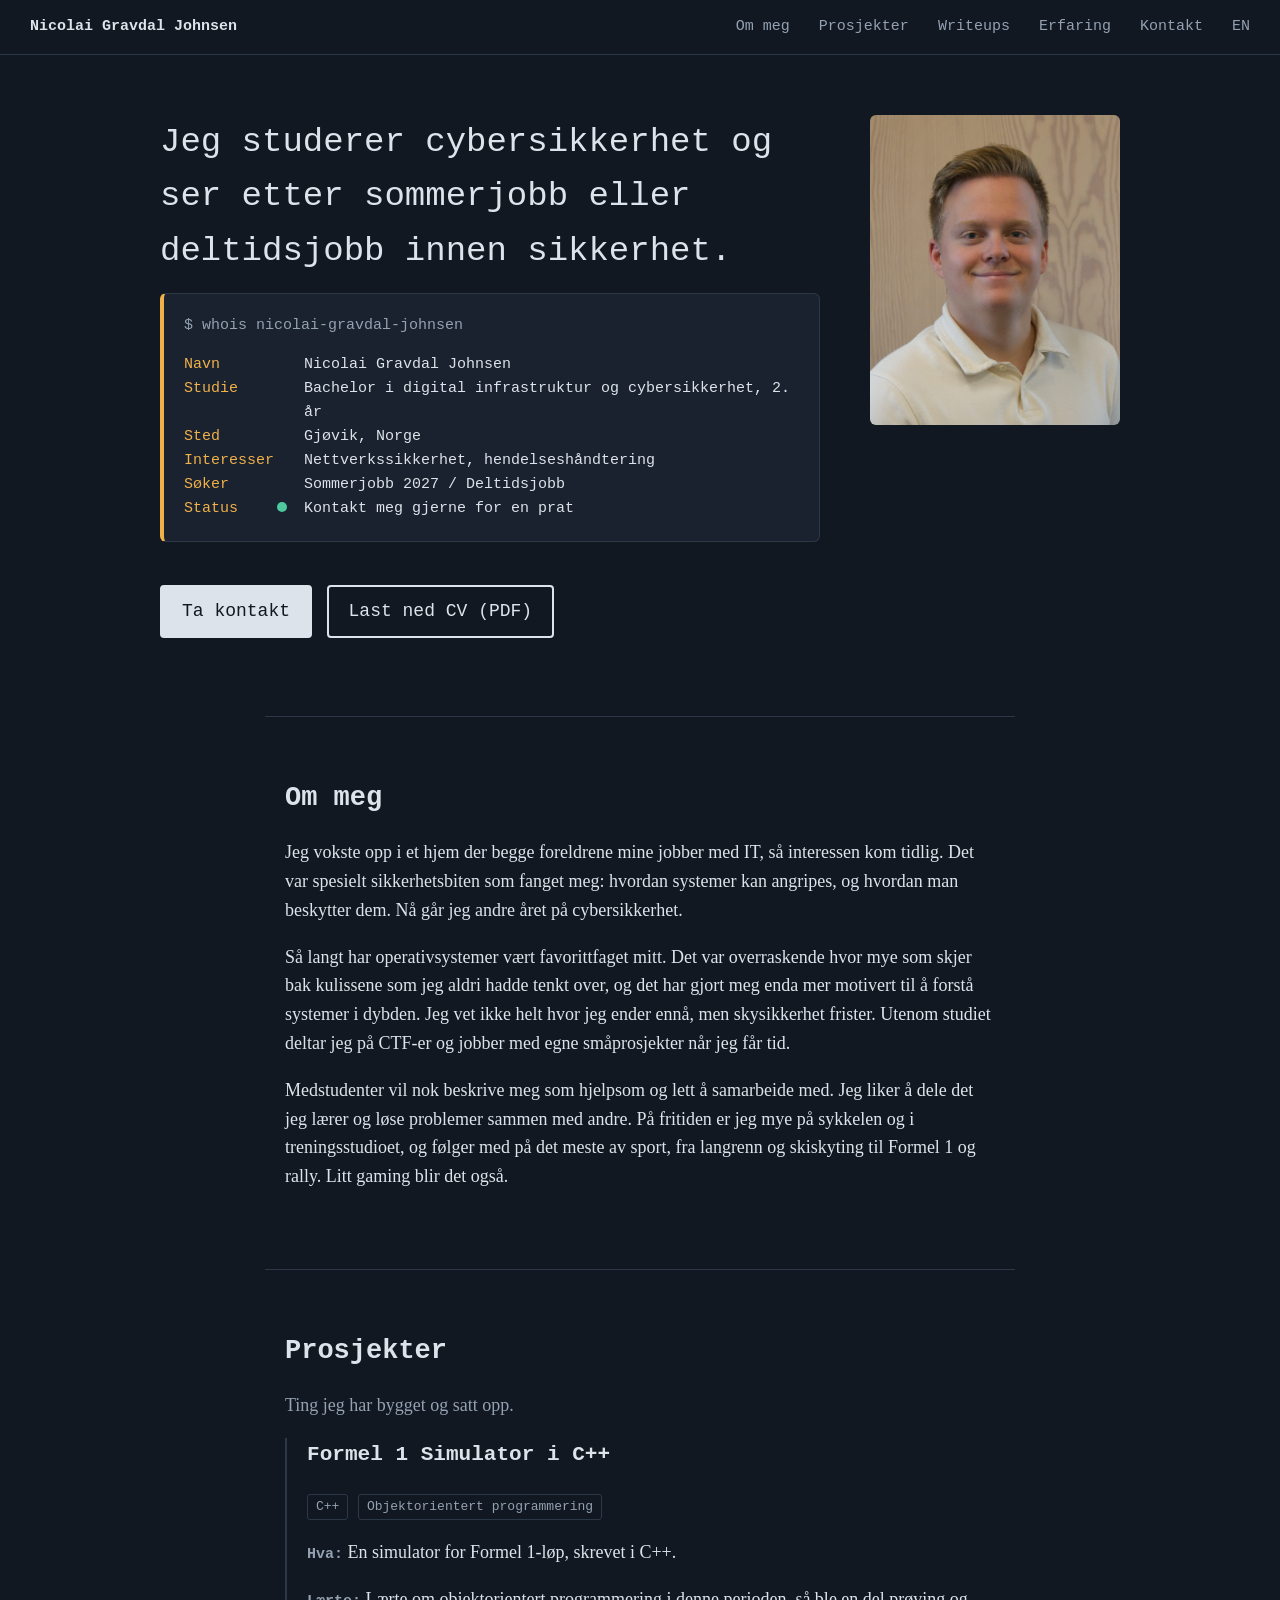
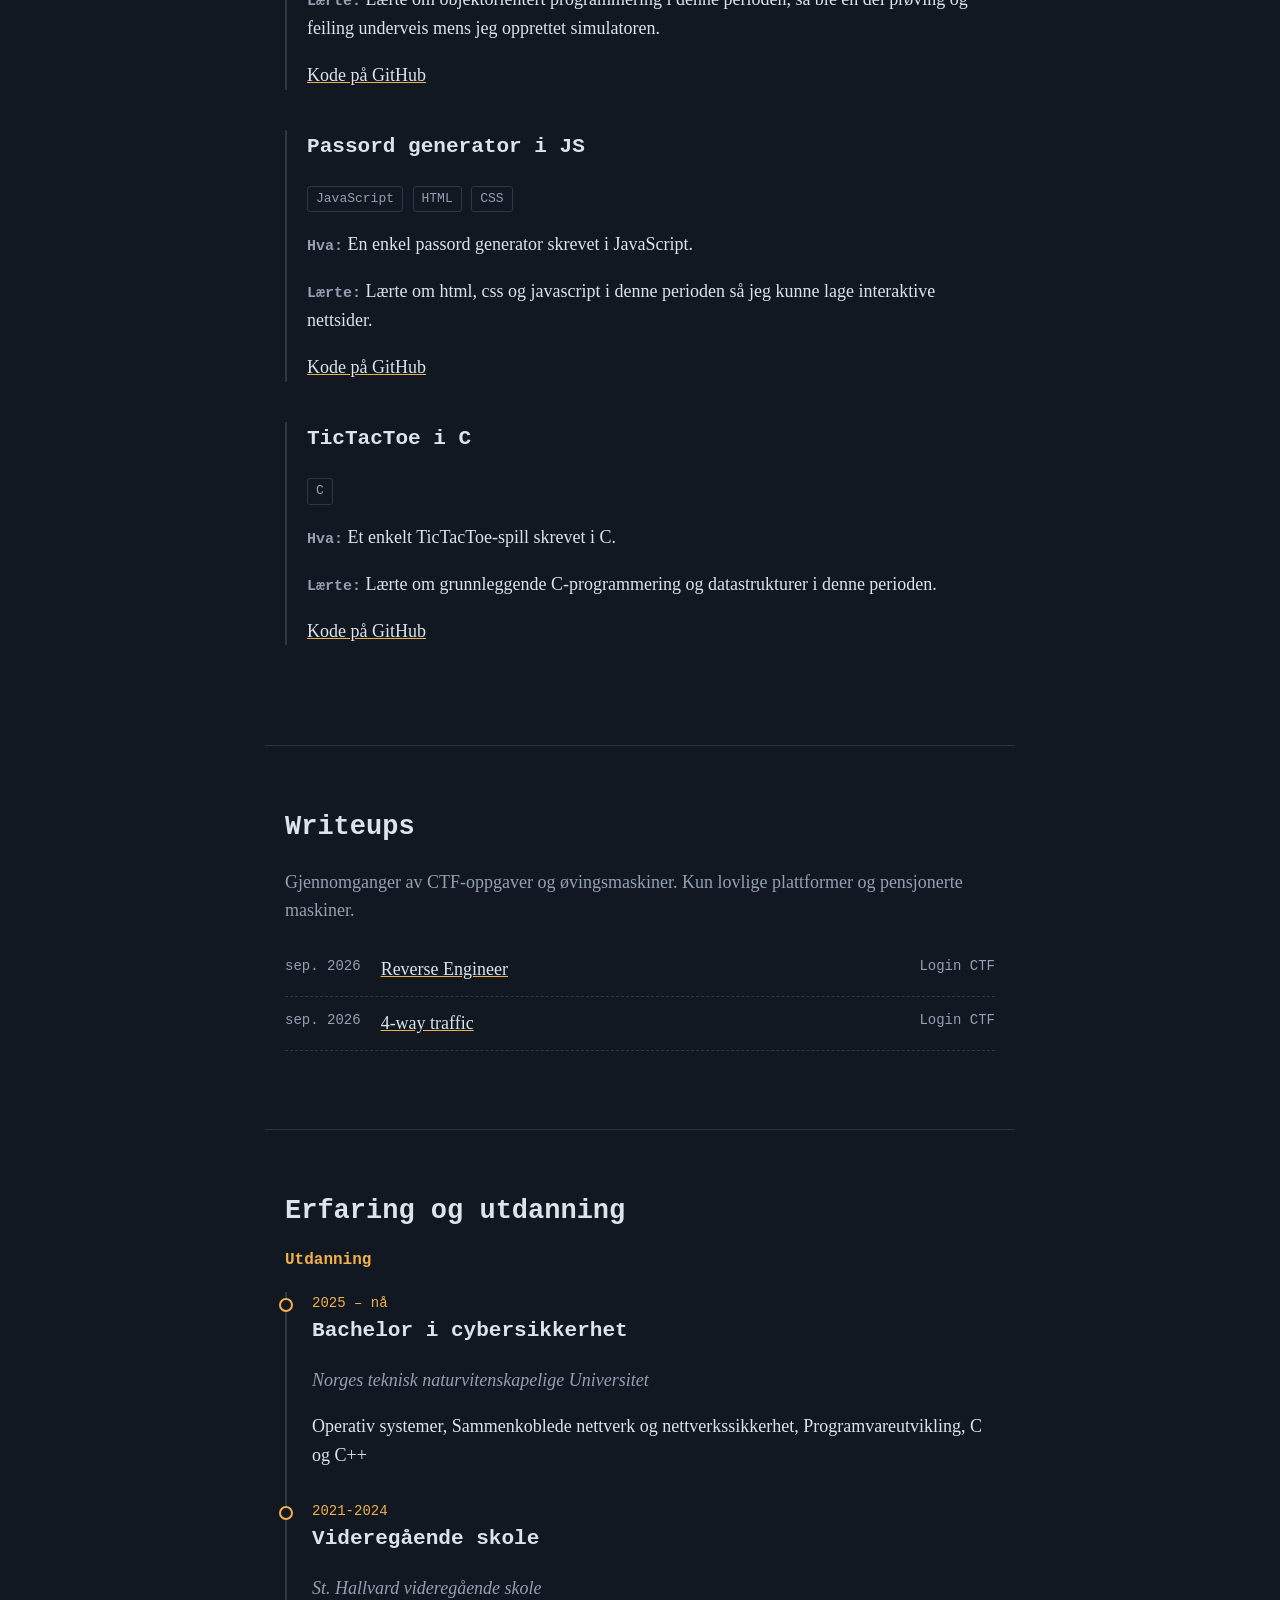
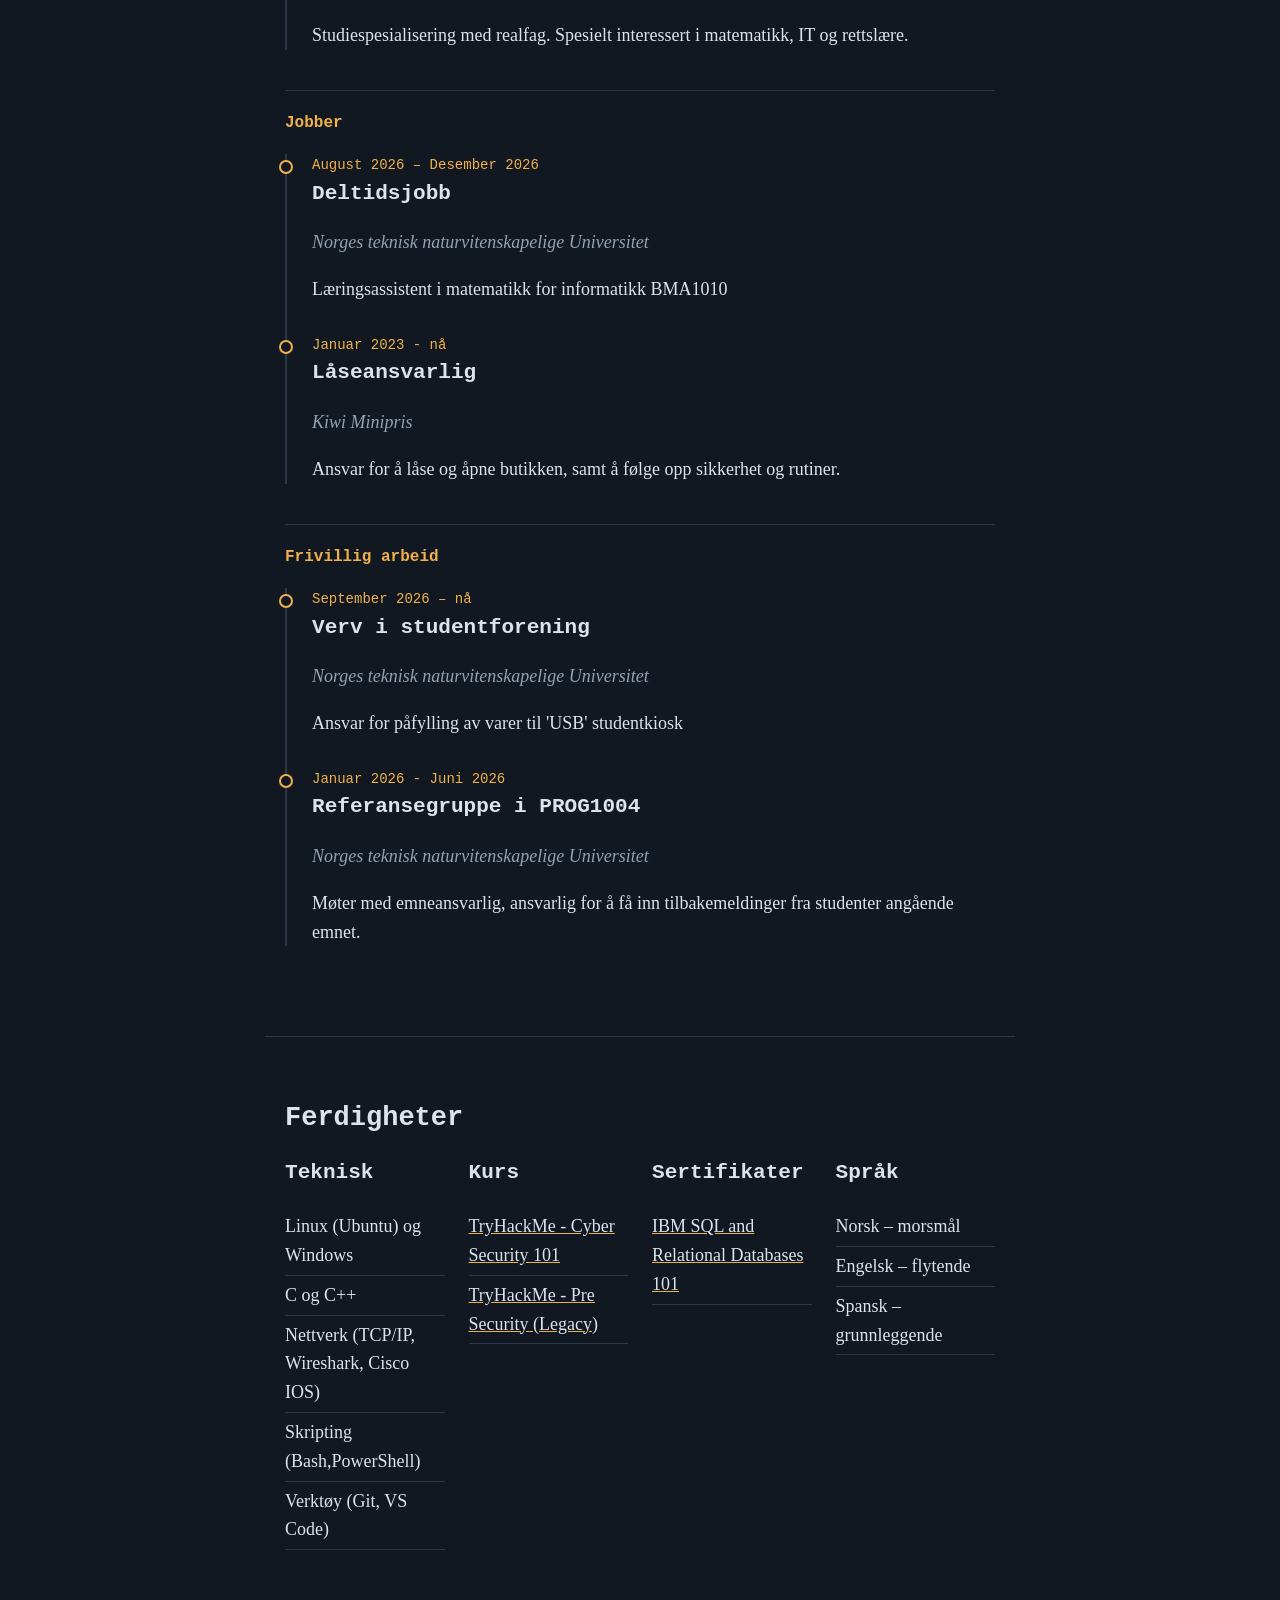
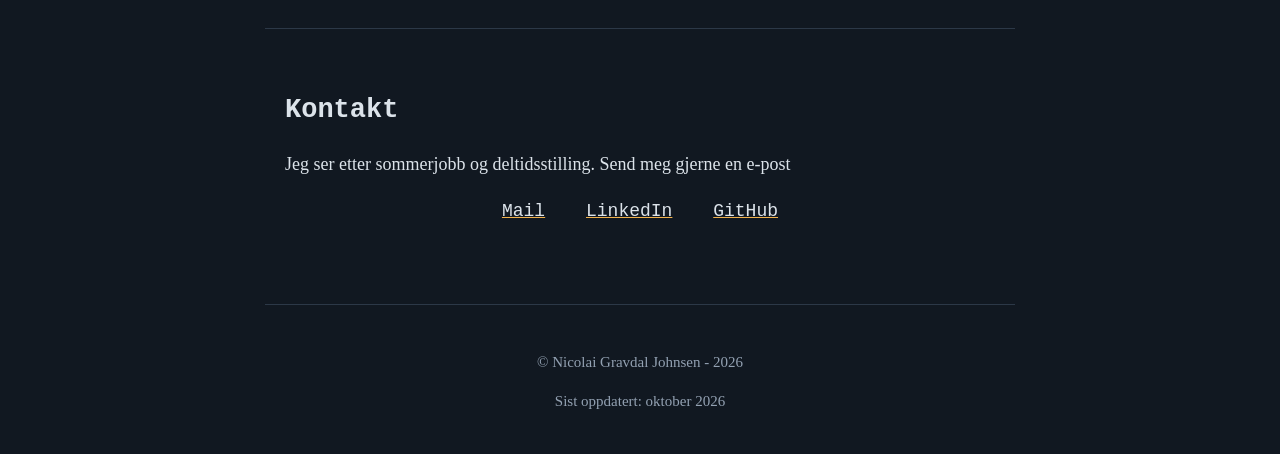
==== commit 91ef88ae: "La til et sertifikat og endret litt på CSS for bedre utseende i den delen av nettsiden <3" ====
--- a/index.html
+++ b/index.html
@@ -229,6 +229,13 @@
                 </div>
 
                 <div>
+                    <h3>Sertifikater</h3>
+                    <ul class="enkel">
+                        <li><a href="https://courses.cognitiveclass.ai/certificates/adb7e8d0f75d42edb9721a64a8bc085a">IBM  SQL and Relational Databases 101</a></li>
+                    </ul>
+                </div>
+
+                <div>
                     <h3>Språk</h3>
                     <ul class="enkel">
                         <li>Norsk – morsmål</li>
--- a/style.css
+++ b/style.css
@@ -12,7 +12,9 @@
   overflow-wrap: break-word;
 }
 
-h1, h2, h3 {
+h1,
+h2,
+h3 {
   font-family: Consolas, Menlo, monospace;
   margin: 0 0 15px;
 }
@@ -285,14 +287,13 @@
 }
 
 .kolonner {
-  display: flex;
-  flex-wrap: wrap;
-  gap: 40px;
-}
-
-.kolonner > div {
-  flex: 1;
-  min-width: 180px;
+  display: grid;
+  grid-template-columns: repeat(4, 1fr);
+  gap: 24px;
+}
+
+.kolonner>div {
+  min-width: 0;
 }
 
 .enkel {
@@ -380,4 +381,8 @@
   .plattform {
     margin-left: 0;
   }
+
+  .kolonner {
+    grid-template-columns: repeat(2, 1fr);
+  }
 }
